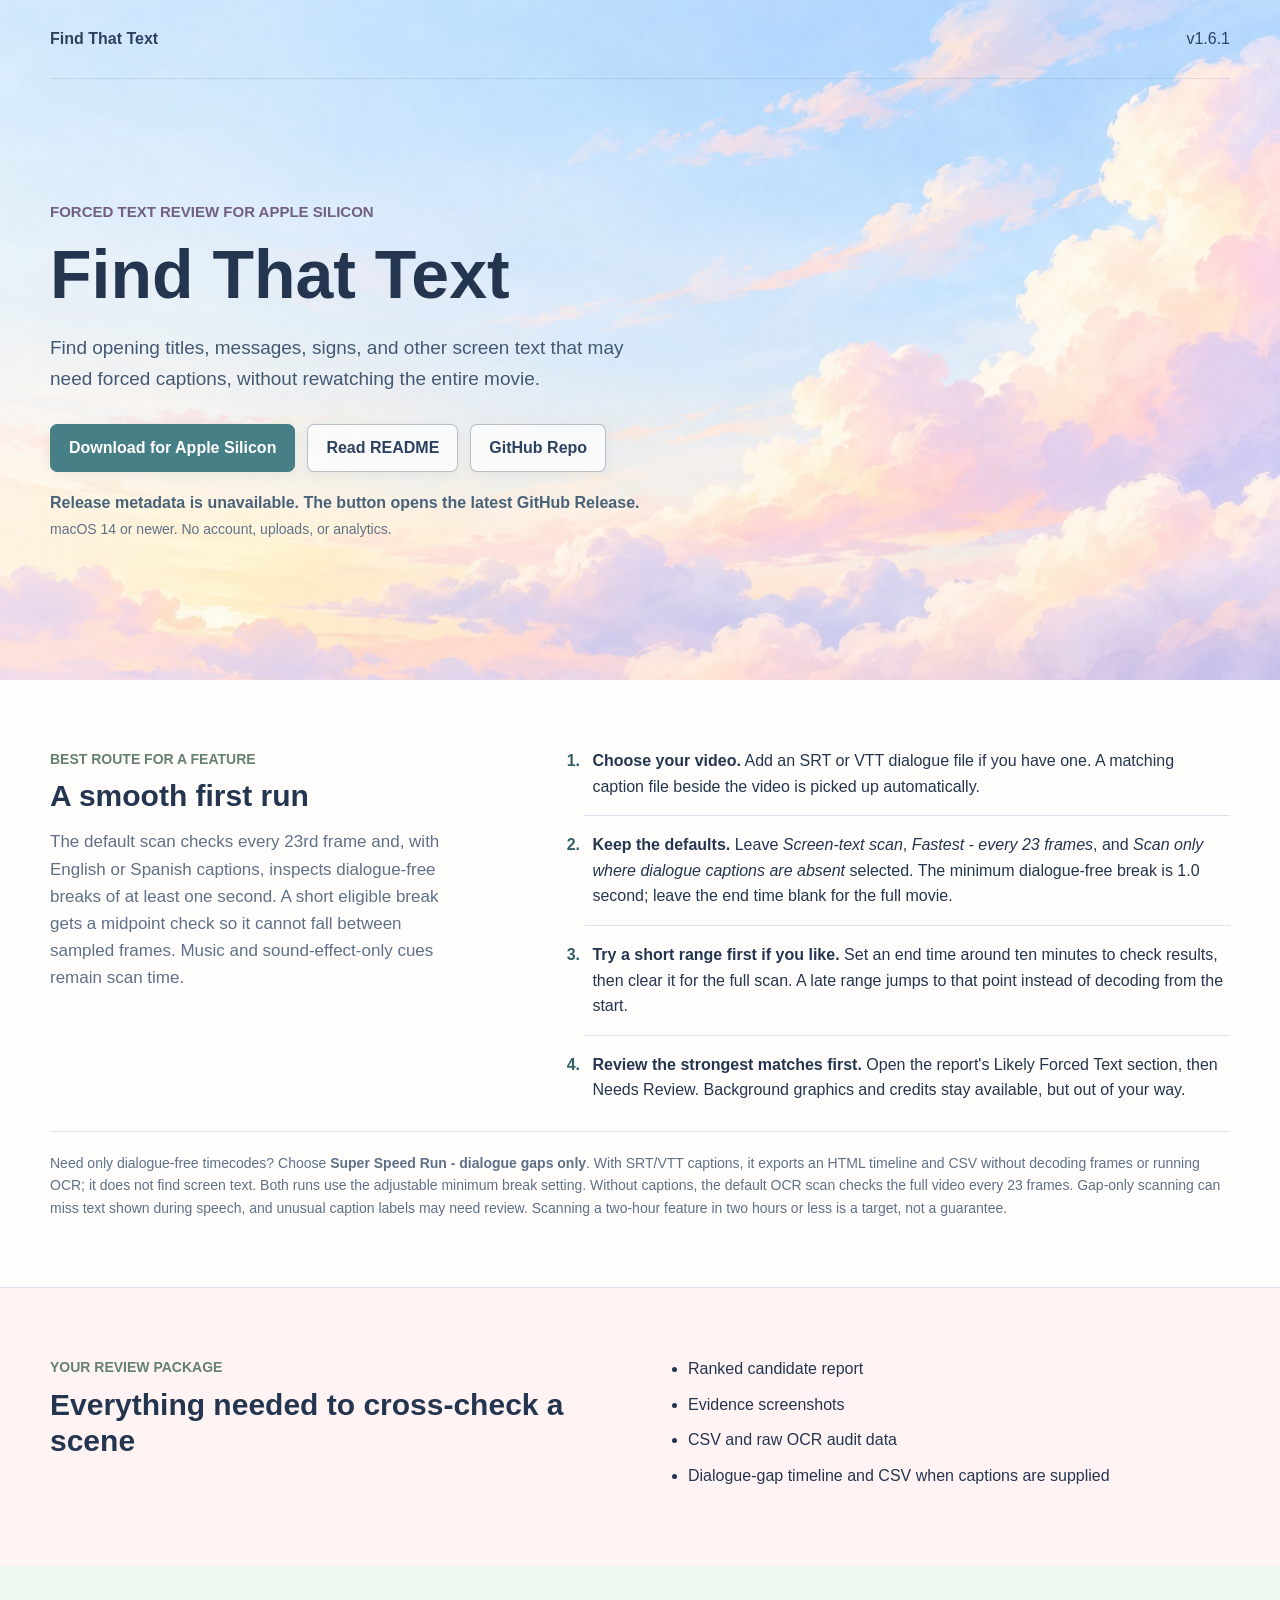
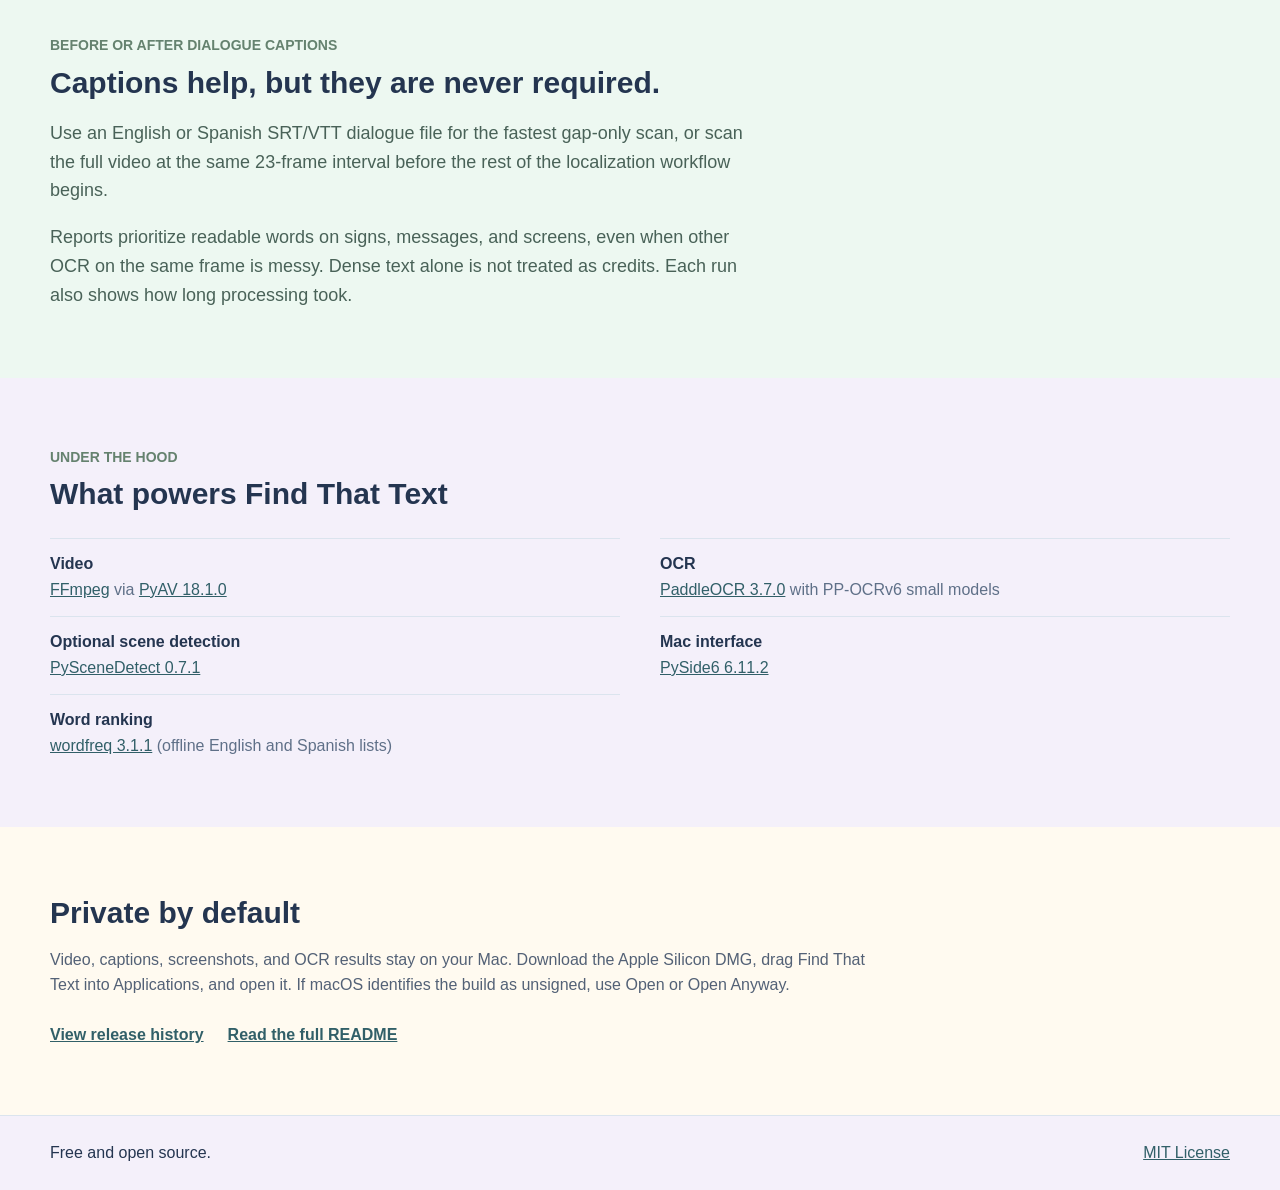
==== site/index.html @ 08cf0962 "Cover short eligible dialogue gaps" ====
<!doctype html>
<html lang="en" data-repo="Find-That-Text" data-owner="MichaelBrandonFalk">
<head>
  <meta charset="utf-8">
  <meta name="viewport" content="width=device-width, initial-scale=1">
  <title>Find That Text</title>
  <link rel="icon" href="assets/icon.svg" type="image/svg+xml">
  <link rel="stylesheet" href="styles.css">
</head>
<body>
  <header class="hero">
    <nav>
      <strong>Find That Text</strong>
      <span>v1.6.1</span>
    </nav>
    <section class="hero-content">
      <p class="kicker">Forced text review for Apple Silicon</p>
      <h1>Find That Text</h1>
      <p class="summary">Find opening titles, messages, signs, and other screen text that may need forced captions, without rewatching the entire movie.</p>
      <div class="actions">
        <a id="download" class="button primary" href="https://github.com/MichaelBrandonFalk/Find-That-Text/releases/latest">Download for Apple Silicon</a>
        <a id="readme" class="button" href="https://github.com/MichaelBrandonFalk/Find-That-Text#readme">Read README</a>
        <a id="source" class="button" href="https://github.com/MichaelBrandonFalk/Find-That-Text">GitHub Repo</a>
      </div>
      <p id="download-status" class="status">Latest release lookup will use GitHub Releases when published.</p>
      <p class="compatibility">macOS 14 or newer. No account, uploads, or analytics.</p>
    </section>
  </header>
  <main>
    <section class="workflow">
      <div class="workflow-intro">
        <p class="section-label">Best route for a feature</p>
        <h2>A smooth first run</h2>
        <p>The default scan checks every 23rd frame and, with English or Spanish captions, inspects dialogue-free breaks of at least one second. A short eligible break gets a midpoint check so it cannot fall between sampled frames. Music and sound-effect-only cues remain scan time.</p>
      </div>
      <ol class="workflow-steps">
        <li><strong>Choose your video.</strong> Add an SRT or VTT dialogue file if you have one. A matching caption file beside the video is picked up automatically.</li>
        <li><strong>Keep the defaults.</strong> Leave <em>Screen-text scan</em>, <em>Fastest - every 23 frames</em>, and <em>Scan only where dialogue captions are absent</em> selected. The minimum dialogue-free break is 1.0 second; leave the end time blank for the full movie.</li>
        <li><strong>Try a short range first if you like.</strong> Set an end time around ten minutes to check results, then clear it for the full scan. A late range jumps to that point instead of decoding from the start.</li>
        <li><strong>Review the strongest matches first.</strong> Open the report's Likely Forced Text section, then Needs Review. Background graphics and credits stay available, but out of your way.</li>
      </ol>
      <p class="workflow-note">Need only dialogue-free timecodes? Choose <strong>Super Speed Run - dialogue gaps only</strong>. With SRT/VTT captions, it exports an HTML timeline and CSV without decoding frames or running OCR; it does not find screen text. Both runs use the adjustable minimum break setting. Without captions, the default OCR scan checks the full video every 23 frames. Gap-only scanning can miss text shown during speech, and unusual caption labels may need review. Scanning a two-hour feature in two hours or less is a target, not a guarantee.</p>
    </section>
    <section class="outputs">
      <div>
        <p class="section-label">Your review package</p>
        <h2>Everything needed to cross-check a scene</h2>
      </div>
      <ul>
        <li>Ranked candidate report</li>
        <li>Evidence screenshots</li>
        <li>CSV and raw OCR audit data</li>
        <li>Dialogue-gap timeline and CSV when captions are supplied</li>
      </ul>
    </section>
    <section class="privacy">
      <p class="section-label">Before or after dialogue captions</p>
      <h2>Captions help, but they are never required.</h2>
      <p>Use an English or Spanish SRT/VTT dialogue file for the fastest gap-only scan, or scan the full video at the same 23-frame interval before the rest of the localization workflow begins.</p>
      <p>Reports prioritize readable words on signs, messages, and screens, even when other OCR on the same frame is messy. Dense text alone is not treated as credits. Each run also shows how long processing took.</p>
    </section>
    <section class="technology">
      <p class="section-label">Under the hood</p>
      <h2>What powers Find That Text</h2>
      <ul class="technology-list">
        <li><strong>Video</strong><a href="https://ffmpeg.org/">FFmpeg</a> via <a href="https://github.com/PyAV-Org/PyAV">PyAV 18.1.0</a></li>
        <li><strong>OCR</strong><a href="https://github.com/PaddlePaddle/PaddleOCR">PaddleOCR 3.7.0</a> with PP-OCRv6 small models</li>
        <li><strong>Optional scene detection</strong><a href="https://github.com/Breakthrough/PySceneDetect">PySceneDetect 0.7.1</a></li>
        <li><strong>Mac interface</strong><a href="https://doc.qt.io/qtforpython-6/">PySide6 6.11.2</a></li>
        <li><strong>Word ranking</strong><a href="https://github.com/rspeer/wordfreq">wordfreq 3.1.1</a> (offline English and Spanish lists)</li>
      </ul>
    </section>
    <section class="install">
      <h2>Private by default</h2>
      <p>Video, captions, screenshots, and OCR results stay on your Mac. Download the Apple Silicon DMG, drag Find That Text into Applications, and open it. If macOS identifies the build as unsigned, use Open or Open Anyway.</p>
      <div class="text-links">
        <a id="releases" href="https://github.com/MichaelBrandonFalk/Find-That-Text/releases">View release history</a>
        <a id="readme-inline" href="https://github.com/MichaelBrandonFalk/Find-That-Text#readme">Read the full README</a>
      </div>
    </section>
  </main>
  <footer>
    <span>Free and open source.</span>
    <a href="https://github.com/MichaelBrandonFalk/Find-That-Text/blob/main/LICENSE" id="license">MIT License</a>
  </footer>
  <script src="app.js"></script>
</body>
</html>
---- site/styles.css ----
:root {
  color-scheme: light;
  --ink: #243550;
  --muted: #5f7088;
  --line: #dbe4ee;
  --accent: #477f87;
  --accent-strong: #315f68;
  --sky: #eaf5ff;
  --blush: #fff3f4;
  --mint: #edf8f1;
  --lavender: #f4f0fa;
  --cream: #fffaf0;
  --panel: #fffefd;
}

* {
  box-sizing: border-box;
}

body {
  margin: 0;
  font-family: -apple-system, BlinkMacSystemFont, "Segoe UI", sans-serif;
  color: var(--ink);
  background: var(--panel);
  line-height: 1.6;
}

.hero {
  height: min(680px, 82vh);
  min-height: 560px;
  padding: 0 28px;
  color: var(--ink);
  background: var(--sky) url("assets/pastel-clouds-hero.jpg") center / cover no-repeat;
  display: flex;
  flex-direction: column;
}

nav {
  width: min(1180px, 100%);
  margin: 0 auto;
  padding: 26px 0;
  display: flex;
  justify-content: space-between;
  align-items: center;
  gap: 18px;
  border-bottom: 1px solid rgba(66, 92, 124, 0.14);
  color: #2d4260;
}

.hero-content {
  width: min(1180px, 100%);
  margin: auto;
  padding: 72px 0 90px;
}

.kicker {
  margin: 0 0 16px;
  color: #725f82;
  font-weight: 700;
  font-size: 15px;
  text-transform: uppercase;
  letter-spacing: 0;
}

h1 {
  margin: 0;
  max-width: 690px;
  font-size: 68px;
  line-height: 1.02;
  letter-spacing: 0;
  color: #243550;
}

h2 {
  margin: 0 0 14px;
  font-size: 30px;
  letter-spacing: 0;
  line-height: 1.2;
}

.summary {
  max-width: 580px;
  margin: 24px 0 30px;
  font-size: 19px;
  color: #435873;
}

.actions {
  display: flex;
  flex-wrap: wrap;
  gap: 12px;
}

.button {
  display: inline-flex;
  align-items: center;
  justify-content: center;
  min-height: 46px;
  padding: 10px 18px;
  border: 1px solid rgba(52, 77, 104, 0.34);
  border-radius: 7px;
  color: #2d4260;
  background: rgba(255, 255, 255, 0.68);
  text-decoration: none;
  font-weight: 700;
  box-shadow: 0 3px 12px rgba(78, 104, 134, 0.08);
}

.button.primary {
  border-color: var(--accent);
  background: var(--accent);
  color: white;
}

.button.primary:hover {
  background: var(--accent-strong);
}

.status {
  margin: 18px 0 0;
  color: #486279;
  font-weight: 650;
}

.compatibility {
  margin: 3px 0 0;
  color: var(--muted);
  font-size: 14px;
}

main {
  background: var(--panel);
}

.workflow,
.outputs,
.privacy,
.technology,
.install {
  padding: 68px max(28px, calc((100vw - 1180px) / 2));
}

.workflow {
  display: grid;
  grid-template-columns: minmax(240px, 0.9fr) minmax(0, 1.4fr);
  column-gap: 80px;
  row-gap: 28px;
  border-bottom: 1px solid var(--line);
  background: var(--panel);
}

.workflow-intro > p:last-child {
  max-width: 400px;
  margin: 0;
  color: var(--muted);
  font-size: 17px;
}

.workflow-steps {
  margin: 0;
  padding-left: 24px;
}

.workflow-steps li {
  padding: 0 0 16px 8px;
  margin-bottom: 16px;
  border-bottom: 1px solid var(--line);
}

.workflow-steps li:last-child {
  margin-bottom: 0;
  padding-bottom: 0;
  border-bottom: 0;
}

.workflow-steps li::marker {
  color: var(--accent-strong);
  font-weight: 750;
}

.workflow-steps strong {
  color: var(--ink);
}

.workflow-note {
  grid-column: 1 / -1;
  margin: 0;
  padding-top: 20px;
  border-top: 1px solid var(--line);
  color: var(--muted);
  font-size: 14px;
}

.outputs {
  display: grid;
  grid-template-columns: minmax(240px, 1fr) minmax(0, 1fr);
  gap: 48px;
  background: var(--blush);
}

.outputs ul {
  margin: 0;
  padding-left: 24px;
}

.outputs li {
  margin: 0 0 10px;
}

.privacy {
  background: var(--mint);
}

.privacy p:not(.section-label) {
  max-width: 700px;
  margin-bottom: 0;
  font-size: 18px;
  color: #496258;
}

.section-label {
  margin: 0 0 8px;
  color: #65826f;
  font-size: 14px;
  font-weight: 750;
  text-transform: uppercase;
  letter-spacing: 0;
}

.technology {
  background: var(--lavender);
}

.technology-list {
  display: grid;
  grid-template-columns: repeat(2, minmax(0, 1fr));
  gap: 14px 40px;
  list-style: none;
  margin: 26px 0 0;
  padding: 0;
}

.technology-list li {
  border-top: 1px solid var(--line);
  padding-top: 12px;
  color: var(--muted);
}

.technology-list strong {
  display: block;
  color: var(--ink);
}

.install {
  background: var(--cream);
}

.install > p {
  max-width: 820px;
  color: #536176;
}

.text-links {
  display: flex;
  flex-wrap: wrap;
  gap: 24px;
  margin-top: 24px;
  font-weight: 700;
}

footer {
  display: flex;
  justify-content: space-between;
  gap: 18px;
  padding: 24px max(28px, calc((100vw - 1180px) / 2));
  border-top: 1px solid var(--line);
  background: var(--lavender);
}

footer a,
main a {
  color: var(--accent-strong);
}

@media (max-width: 720px) {
  .hero {
    height: min(640px, 88vh);
    min-height: 560px;
    padding: 0 20px;
    background-position: 62% center;
  }

  nav {
    padding: 20px 0;
  }

  .hero-content {
    padding: 56px 0 72px;
  }

  h1 {
    max-width: 520px;
    font-size: 46px;
  }

  .summary {
    max-width: 500px;
    font-size: 18px;
  }

  .button {
    width: 100%;
  }

  .workflow,
  .outputs,
  .privacy,
  .technology,
  .install {
    padding: 52px 24px;
  }

  .workflow,
  .outputs {
    grid-template-columns: 1fr;
    gap: 30px;
  }

  .technology-list {
    grid-template-columns: 1fr;
  }

  footer {
    padding: 22px 24px;
  }
}

@media (max-width: 420px) {
  .hero {
    height: auto;
    min-height: 560px;
  }

  nav {
    font-size: 14px;
  }

  h1 {
    font-size: 40px;
  }

  .kicker {
    font-size: 13px;
  }
}
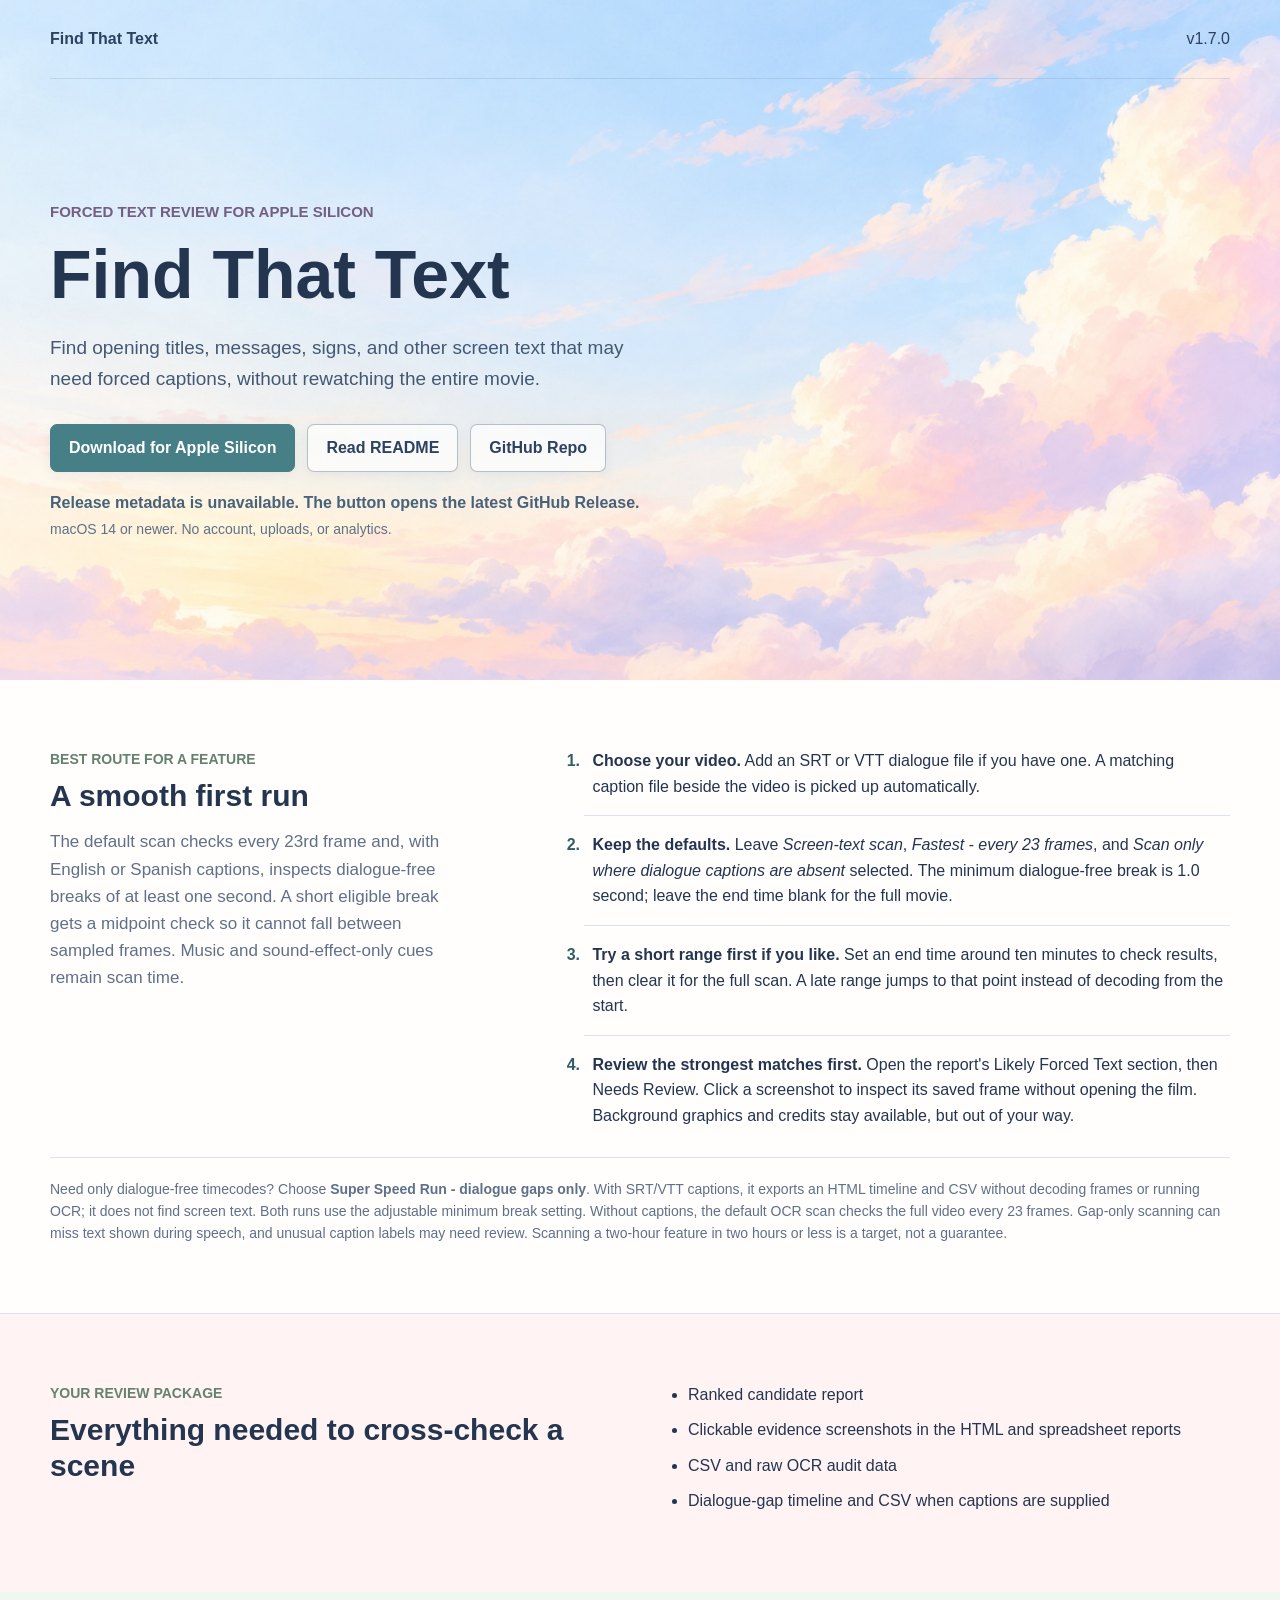
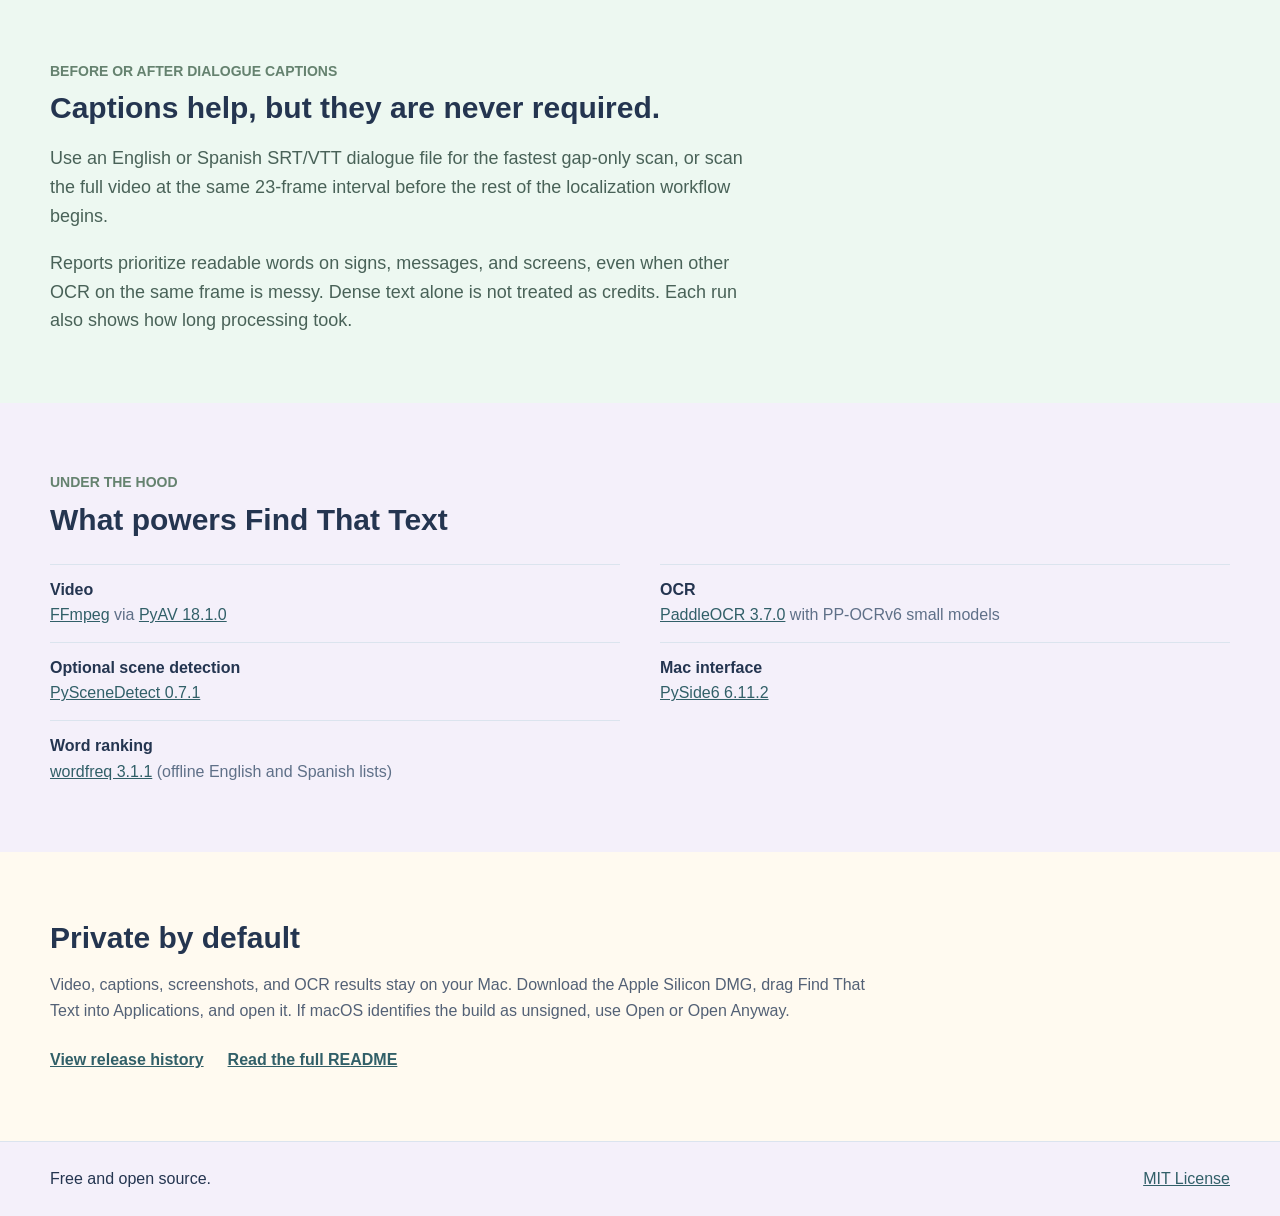
==== commit 5ea8c2ec: "Add linked screenshot spreadsheet report" ====
--- a/site/index.html
+++ b/site/index.html
@@ -11,7 +11,7 @@
   <header class="hero">
     <nav>
       <strong>Find That Text</strong>
-      <span>v1.6.1</span>
+        <span>v1.7.0</span>
     </nav>
     <section class="hero-content">
       <p class="kicker">Forced text review for Apple Silicon</p>
@@ -37,7 +37,7 @@
         <li><strong>Choose your video.</strong> Add an SRT or VTT dialogue file if you have one. A matching caption file beside the video is picked up automatically.</li>
         <li><strong>Keep the defaults.</strong> Leave <em>Screen-text scan</em>, <em>Fastest - every 23 frames</em>, and <em>Scan only where dialogue captions are absent</em> selected. The minimum dialogue-free break is 1.0 second; leave the end time blank for the full movie.</li>
         <li><strong>Try a short range first if you like.</strong> Set an end time around ten minutes to check results, then clear it for the full scan. A late range jumps to that point instead of decoding from the start.</li>
-        <li><strong>Review the strongest matches first.</strong> Open the report's Likely Forced Text section, then Needs Review. Background graphics and credits stay available, but out of your way.</li>
+        <li><strong>Review the strongest matches first.</strong> Open the report's Likely Forced Text section, then Needs Review. Click a screenshot to inspect its saved frame without opening the film. Background graphics and credits stay available, but out of your way.</li>
       </ol>
       <p class="workflow-note">Need only dialogue-free timecodes? Choose <strong>Super Speed Run - dialogue gaps only</strong>. With SRT/VTT captions, it exports an HTML timeline and CSV without decoding frames or running OCR; it does not find screen text. Both runs use the adjustable minimum break setting. Without captions, the default OCR scan checks the full video every 23 frames. Gap-only scanning can miss text shown during speech, and unusual caption labels may need review. Scanning a two-hour feature in two hours or less is a target, not a guarantee.</p>
     </section>
@@ -48,7 +48,7 @@
       </div>
       <ul>
         <li>Ranked candidate report</li>
-        <li>Evidence screenshots</li>
+        <li>Clickable evidence screenshots in the HTML and spreadsheet reports</li>
         <li>CSV and raw OCR audit data</li>
         <li>Dialogue-gap timeline and CSV when captions are supplied</li>
       </ul>
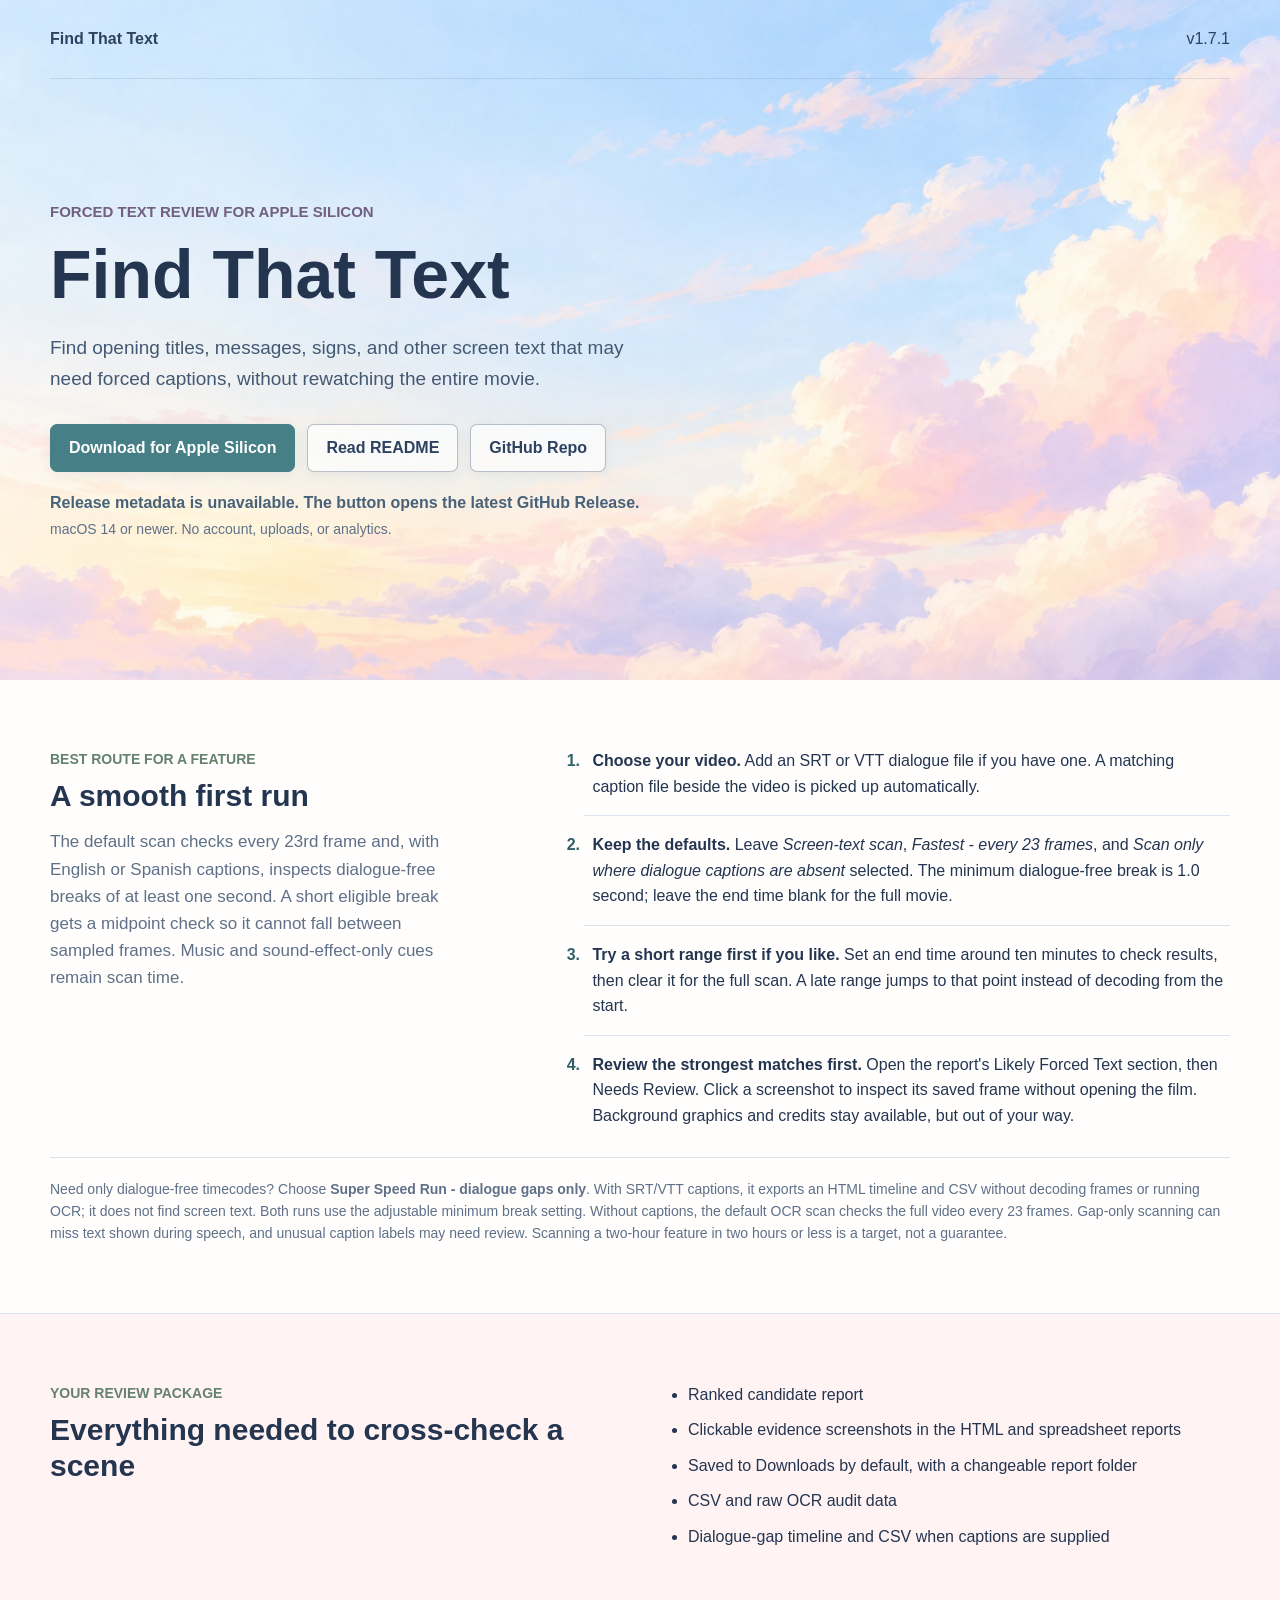
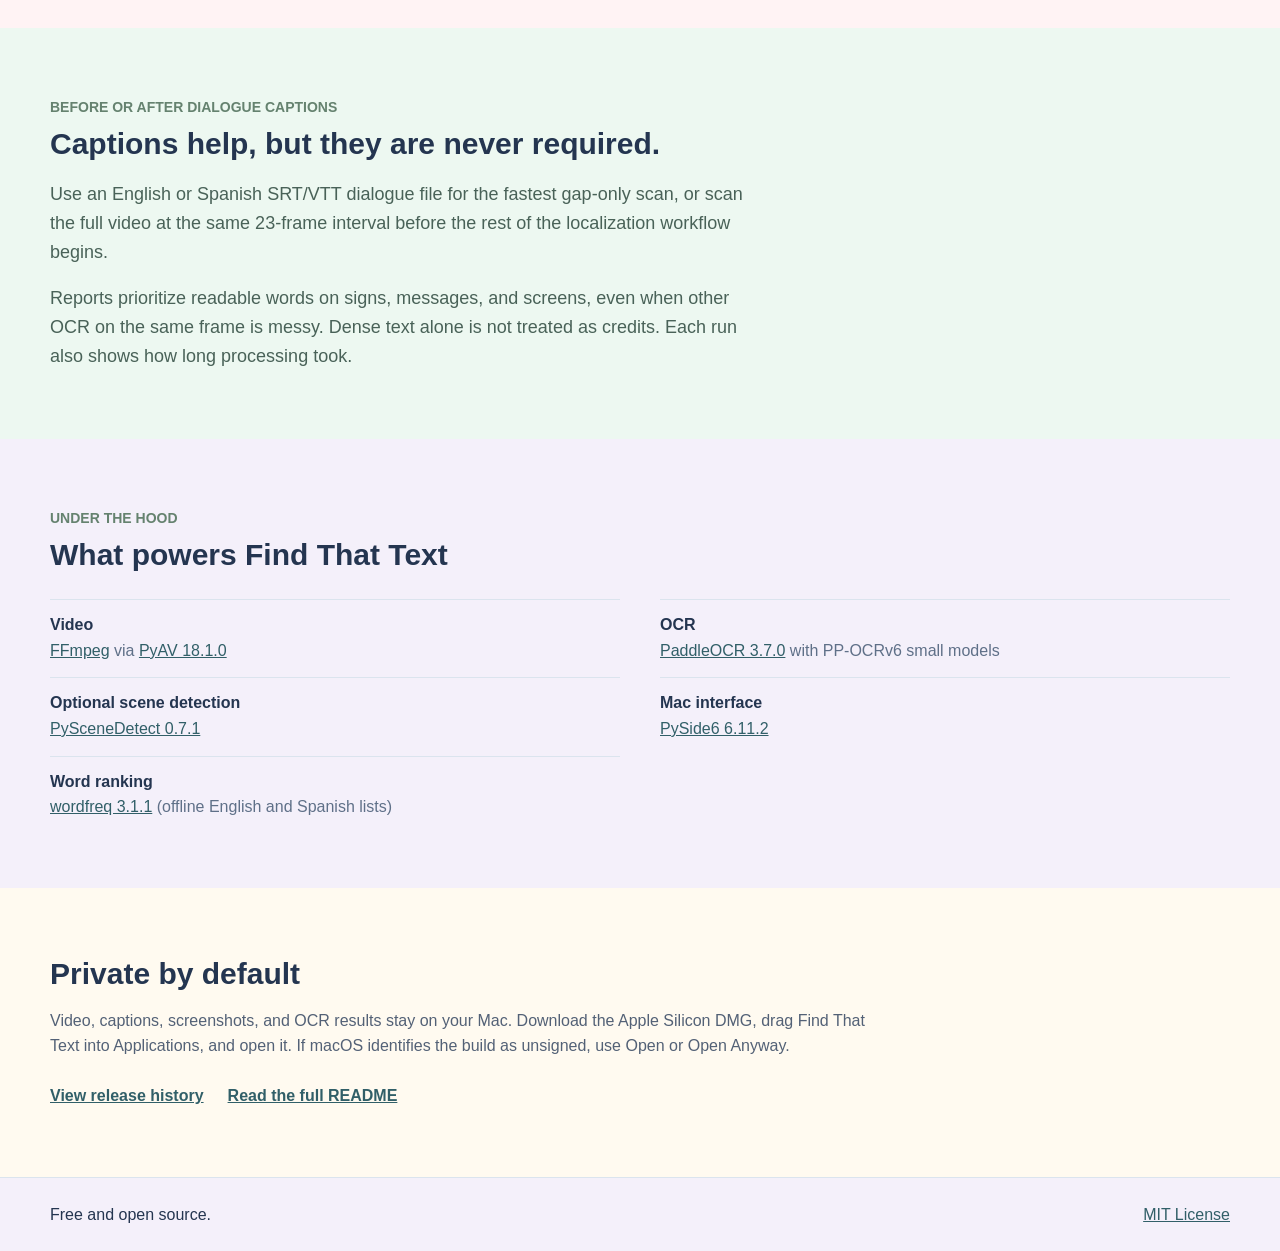
==== commit e8f83ab0: "Default report output to Downloads" ====
--- a/site/index.html
+++ b/site/index.html
@@ -11,7 +11,7 @@
   <header class="hero">
     <nav>
       <strong>Find That Text</strong>
-        <span>v1.7.0</span>
+        <span>v1.7.1</span>
     </nav>
     <section class="hero-content">
       <p class="kicker">Forced text review for Apple Silicon</p>
@@ -49,6 +49,7 @@
       <ul>
         <li>Ranked candidate report</li>
         <li>Clickable evidence screenshots in the HTML and spreadsheet reports</li>
+        <li>Saved to Downloads by default, with a changeable report folder</li>
         <li>CSV and raw OCR audit data</li>
         <li>Dialogue-gap timeline and CSV when captions are supplied</li>
       </ul>
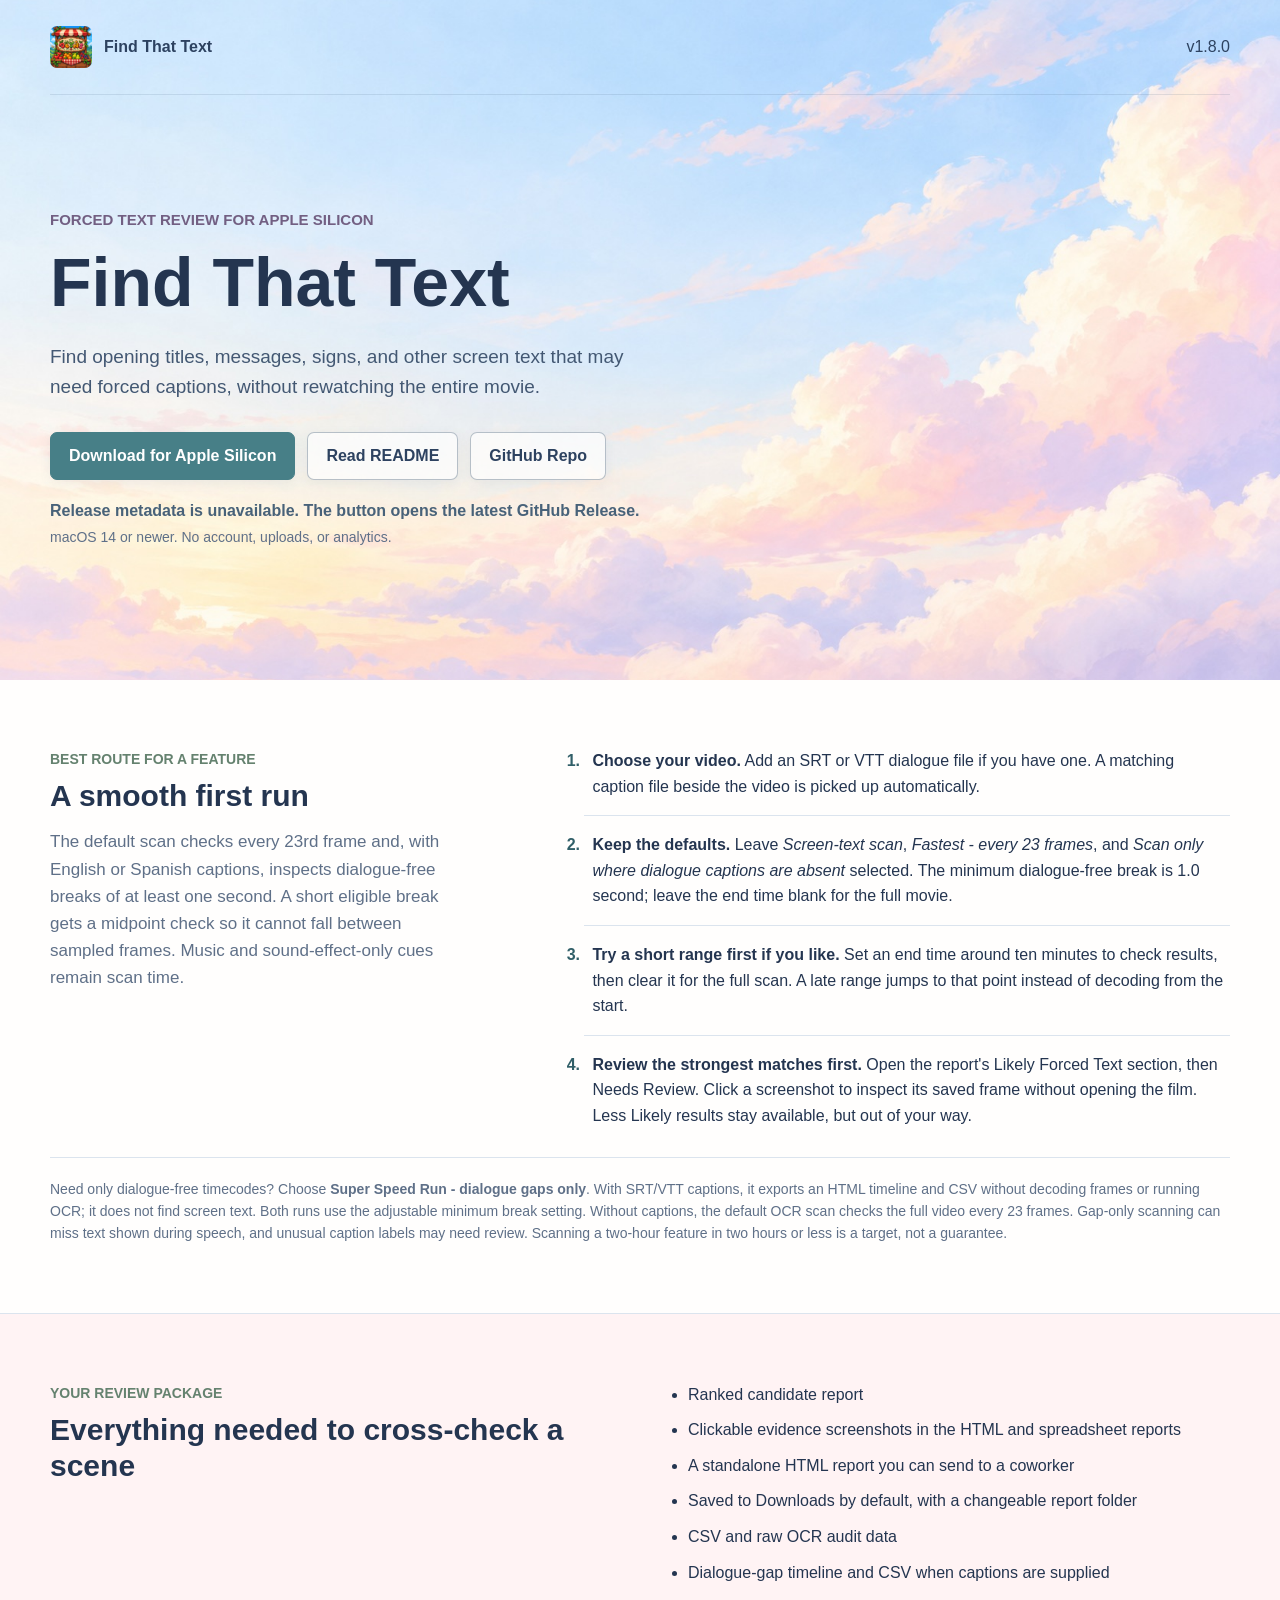
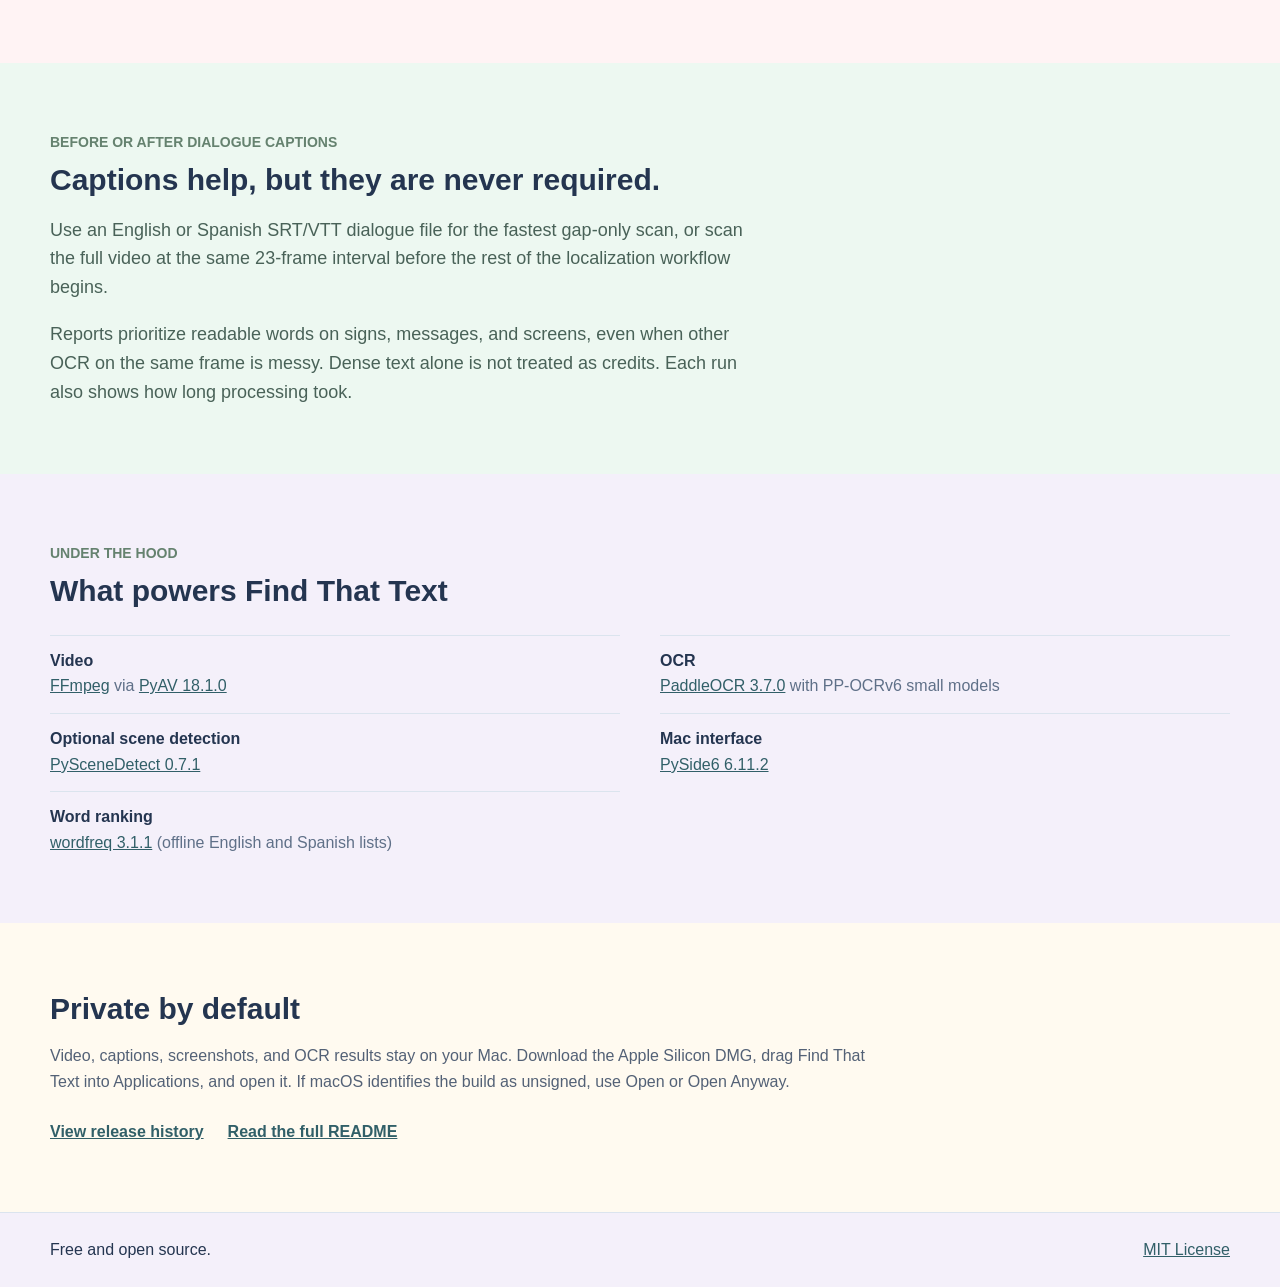
==== commit 46da8fe7: "Add branded icons and standalone report sharing" ====
--- a/site/index.html
+++ b/site/index.html
@@ -4,14 +4,16 @@
   <meta charset="utf-8">
   <meta name="viewport" content="width=device-width, initial-scale=1">
   <title>Find That Text</title>
-  <link rel="icon" href="assets/icon.svg" type="image/svg+xml">
+  <meta property="og:image" content="https://michaelbrandonfalk.github.io/Find-That-Text/assets/icon-512.png">
+  <link rel="icon" href="assets/favicon-32.png" sizes="32x32" type="image/png">
+  <link rel="apple-touch-icon" href="assets/apple-touch-icon.png">
   <link rel="stylesheet" href="styles.css">
 </head>
 <body>
   <header class="hero">
     <nav>
-      <strong>Find That Text</strong>
-        <span>v1.7.1</span>
+      <strong class="brand"><img src="assets/icon-192.png" alt="" width="42" height="42">Find That Text</strong>
+      <span>v1.8.0</span>
     </nav>
     <section class="hero-content">
       <p class="kicker">Forced text review for Apple Silicon</p>
@@ -37,7 +39,7 @@
         <li><strong>Choose your video.</strong> Add an SRT or VTT dialogue file if you have one. A matching caption file beside the video is picked up automatically.</li>
         <li><strong>Keep the defaults.</strong> Leave <em>Screen-text scan</em>, <em>Fastest - every 23 frames</em>, and <em>Scan only where dialogue captions are absent</em> selected. The minimum dialogue-free break is 1.0 second; leave the end time blank for the full movie.</li>
         <li><strong>Try a short range first if you like.</strong> Set an end time around ten minutes to check results, then clear it for the full scan. A late range jumps to that point instead of decoding from the start.</li>
-        <li><strong>Review the strongest matches first.</strong> Open the report's Likely Forced Text section, then Needs Review. Click a screenshot to inspect its saved frame without opening the film. Background graphics and credits stay available, but out of your way.</li>
+        <li><strong>Review the strongest matches first.</strong> Open the report's Likely Forced Text section, then Needs Review. Click a screenshot to inspect its saved frame without opening the film. Less Likely results stay available, but out of your way.</li>
       </ol>
       <p class="workflow-note">Need only dialogue-free timecodes? Choose <strong>Super Speed Run - dialogue gaps only</strong>. With SRT/VTT captions, it exports an HTML timeline and CSV without decoding frames or running OCR; it does not find screen text. Both runs use the adjustable minimum break setting. Without captions, the default OCR scan checks the full video every 23 frames. Gap-only scanning can miss text shown during speech, and unusual caption labels may need review. Scanning a two-hour feature in two hours or less is a target, not a guarantee.</p>
     </section>
@@ -49,6 +51,7 @@
       <ul>
         <li>Ranked candidate report</li>
         <li>Clickable evidence screenshots in the HTML and spreadsheet reports</li>
+        <li>A standalone HTML report you can send to a coworker</li>
         <li>Saved to Downloads by default, with a changeable report folder</li>
         <li>CSV and raw OCR audit data</li>
         <li>Dialogue-gap timeline and CSV when captions are supplied</li>
--- a/site/styles.css
+++ b/site/styles.css
@@ -47,6 +47,19 @@
   color: #2d4260;
 }
 
+.brand {
+  display: inline-flex;
+  align-items: center;
+  gap: 12px;
+}
+
+.brand img {
+  width: 42px;
+  height: 42px;
+  object-fit: contain;
+  border-radius: 7px;
+}
+
 .hero-content {
   width: min(1180px, 100%);
   margin: auto;
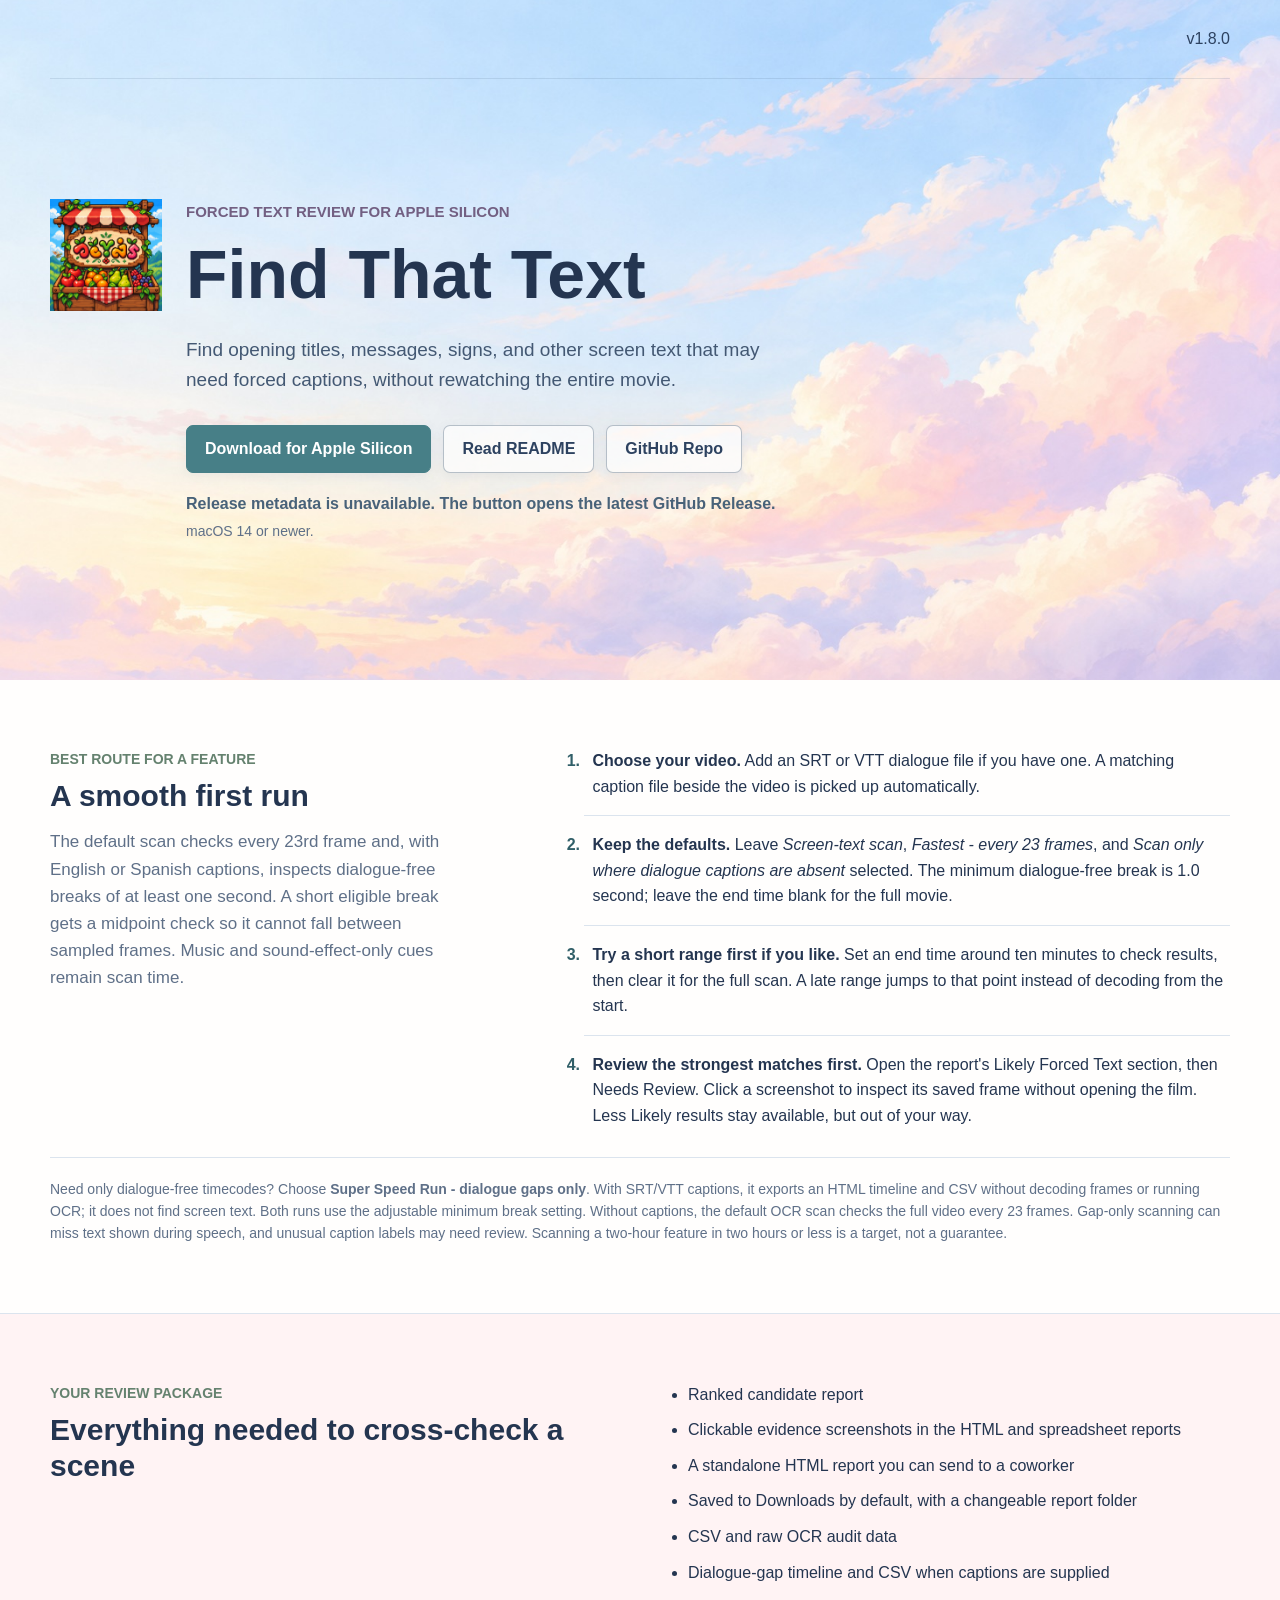
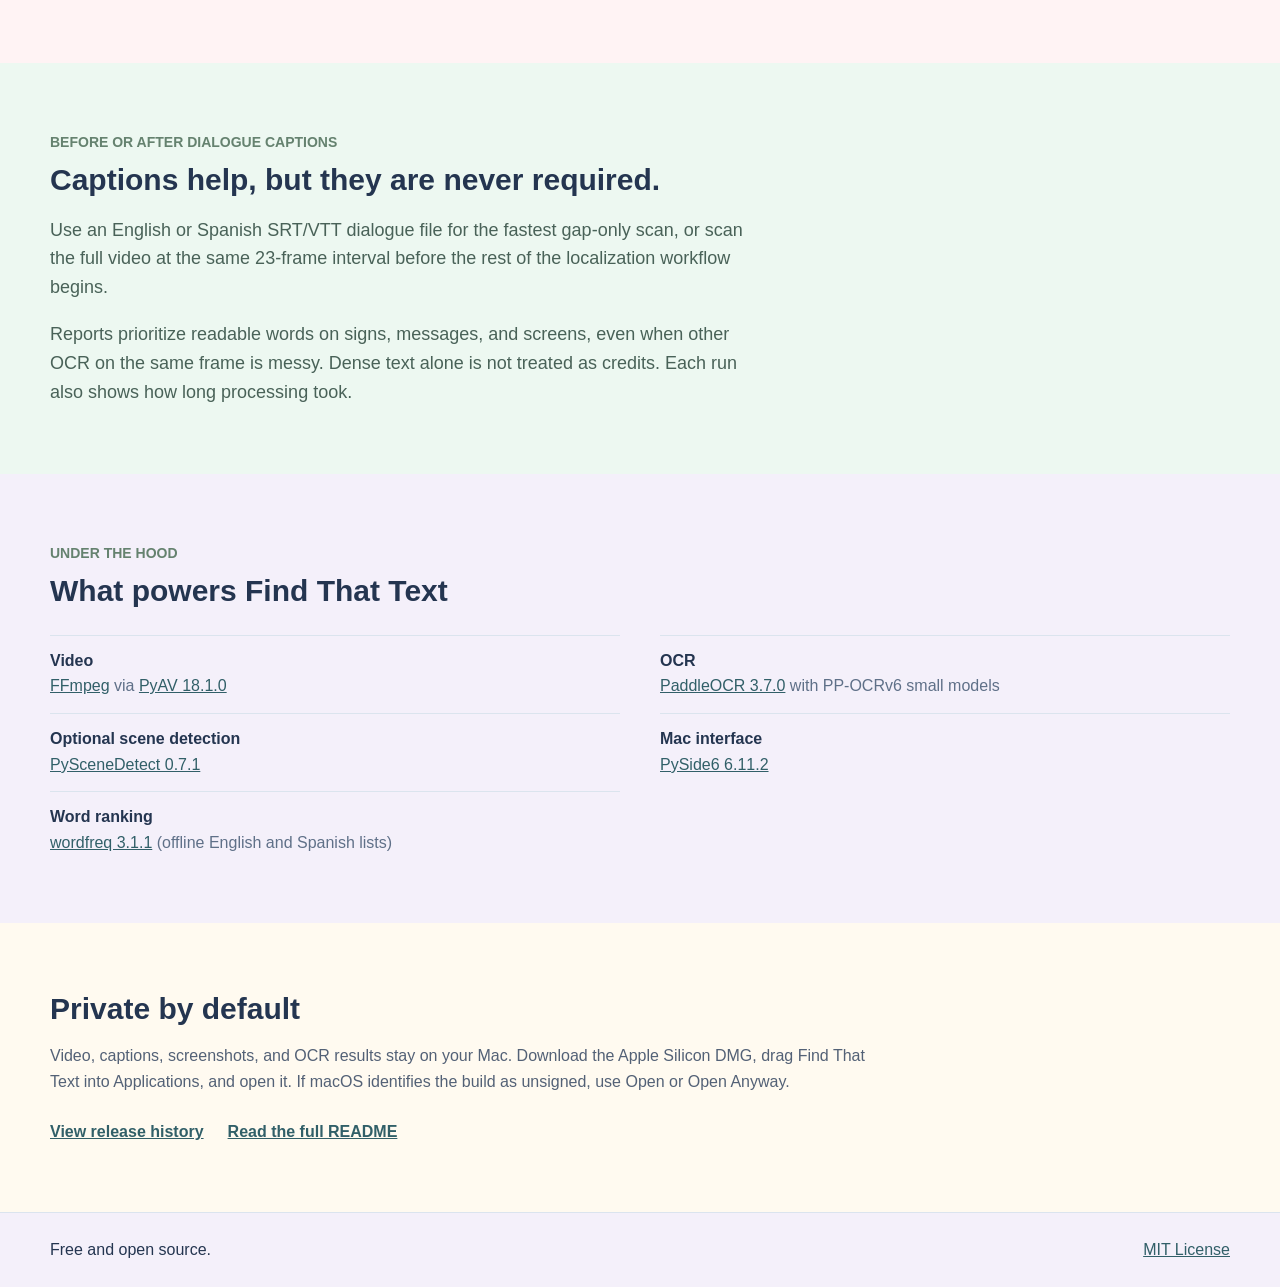
==== commit 67e846ab: "Simplify website hero branding" ====
--- a/site/index.html
+++ b/site/index.html
@@ -11,21 +11,27 @@
 </head>
 <body>
   <header class="hero">
-    <nav>
-      <strong class="brand"><img src="assets/icon-192.png" alt="" width="42" height="42">Find That Text</strong>
+    <div class="topbar">
       <span>v1.8.0</span>
-    </nav>
+    </div>
     <section class="hero-content">
-      <p class="kicker">Forced text review for Apple Silicon</p>
-      <h1>Find That Text</h1>
-      <p class="summary">Find opening titles, messages, signs, and other screen text that may need forced captions, without rewatching the entire movie.</p>
-      <div class="actions">
-        <a id="download" class="button primary" href="https://github.com/MichaelBrandonFalk/Find-That-Text/releases/latest">Download for Apple Silicon</a>
-        <a id="readme" class="button" href="https://github.com/MichaelBrandonFalk/Find-That-Text#readme">Read README</a>
-        <a id="source" class="button" href="https://github.com/MichaelBrandonFalk/Find-That-Text">GitHub Repo</a>
+      <div class="hero-heading">
+        <img class="hero-logo" src="assets/icon-512.png" alt="" width="112" height="112">
+        <div>
+          <p class="kicker">Forced text review for Apple Silicon</p>
+          <h1>Find That Text</h1>
+        </div>
       </div>
-      <p id="download-status" class="status">Latest release lookup will use GitHub Releases when published.</p>
-      <p class="compatibility">macOS 14 or newer. No account, uploads, or analytics.</p>
+      <div class="hero-details">
+        <p class="summary">Find opening titles, messages, signs, and other screen text that may need forced captions, without rewatching the entire movie.</p>
+        <div class="actions">
+          <a id="download" class="button primary" href="https://github.com/MichaelBrandonFalk/Find-That-Text/releases/latest">Download for Apple Silicon</a>
+          <a id="readme" class="button" href="https://github.com/MichaelBrandonFalk/Find-That-Text#readme">Read README</a>
+          <a id="source" class="button" href="https://github.com/MichaelBrandonFalk/Find-That-Text">GitHub Repo</a>
+        </div>
+        <p id="download-status" class="status">Latest release lookup will use GitHub Releases when published.</p>
+        <p class="compatibility">macOS 14 or newer.</p>
+      </div>
     </section>
   </header>
   <main>
--- a/site/styles.css
+++ b/site/styles.css
@@ -35,29 +35,32 @@
   flex-direction: column;
 }
 
-nav {
+.topbar {
   width: min(1180px, 100%);
   margin: 0 auto;
   padding: 26px 0;
   display: flex;
-  justify-content: space-between;
+  justify-content: flex-end;
   align-items: center;
-  gap: 18px;
   border-bottom: 1px solid rgba(66, 92, 124, 0.14);
   color: #2d4260;
 }
 
-.brand {
-  display: inline-flex;
+.hero-heading {
+  display: flex;
   align-items: center;
-  gap: 12px;
-}
-
-.brand img {
-  width: 42px;
-  height: 42px;
+  gap: 24px;
+}
+
+.hero-logo {
+  width: 112px;
+  height: 112px;
+  flex: none;
   object-fit: contain;
-  border-radius: 7px;
+}
+
+.hero-details {
+  margin-left: 136px;
 }
 
 .hero-content {
@@ -297,18 +300,31 @@
 
 @media (max-width: 720px) {
   .hero {
-    height: min(640px, 88vh);
+    height: auto;
     min-height: 560px;
     padding: 0 20px;
     background-position: 62% center;
   }
 
-  nav {
+  .topbar {
     padding: 20px 0;
   }
 
   .hero-content {
     padding: 56px 0 72px;
+  }
+
+  .hero-heading {
+    gap: 16px;
+  }
+
+  .hero-logo {
+    width: 88px;
+    height: 88px;
+  }
+
+  .hero-details {
+    margin-left: 0;
   }
 
   h1 {
@@ -354,8 +370,17 @@
     min-height: 560px;
   }
 
-  nav {
+  .topbar {
     font-size: 14px;
+  }
+
+  .hero-heading {
+    gap: 12px;
+  }
+
+  .hero-logo {
+    width: 68px;
+    height: 68px;
   }
 
   h1 {
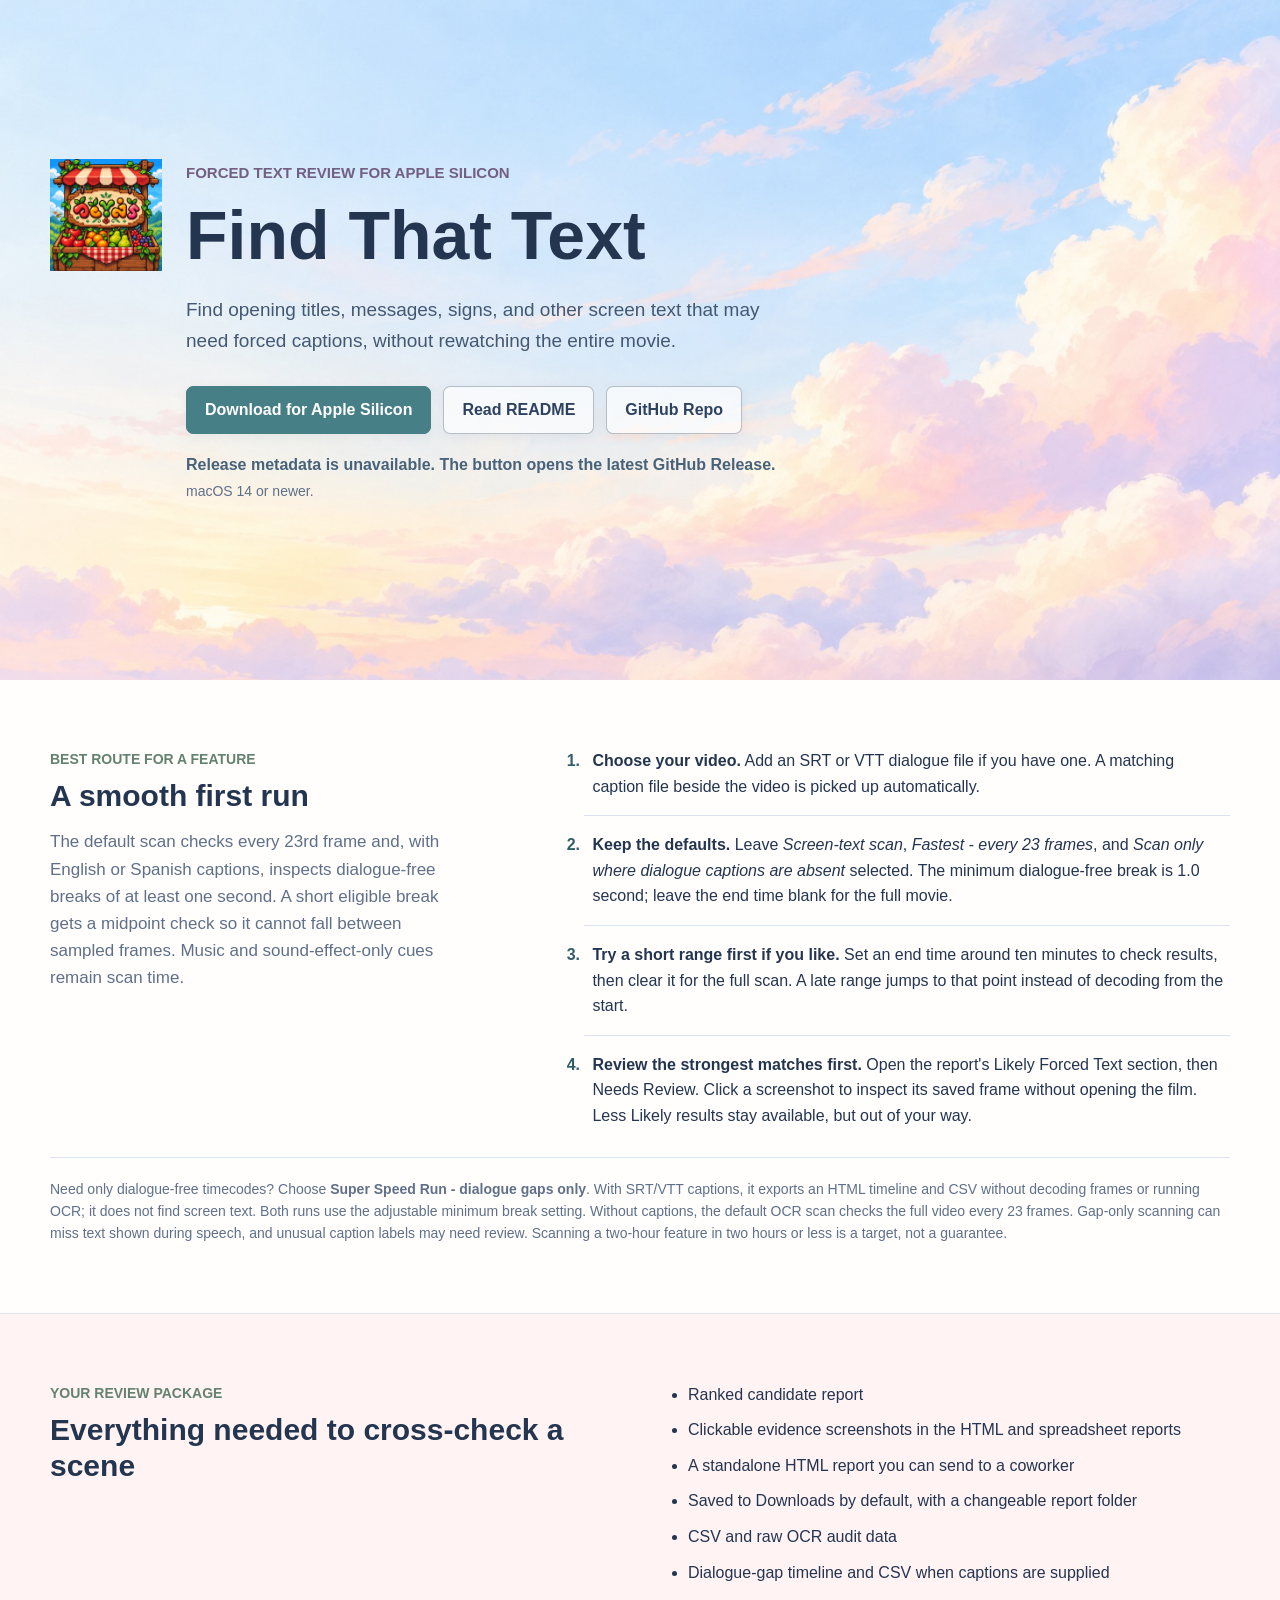
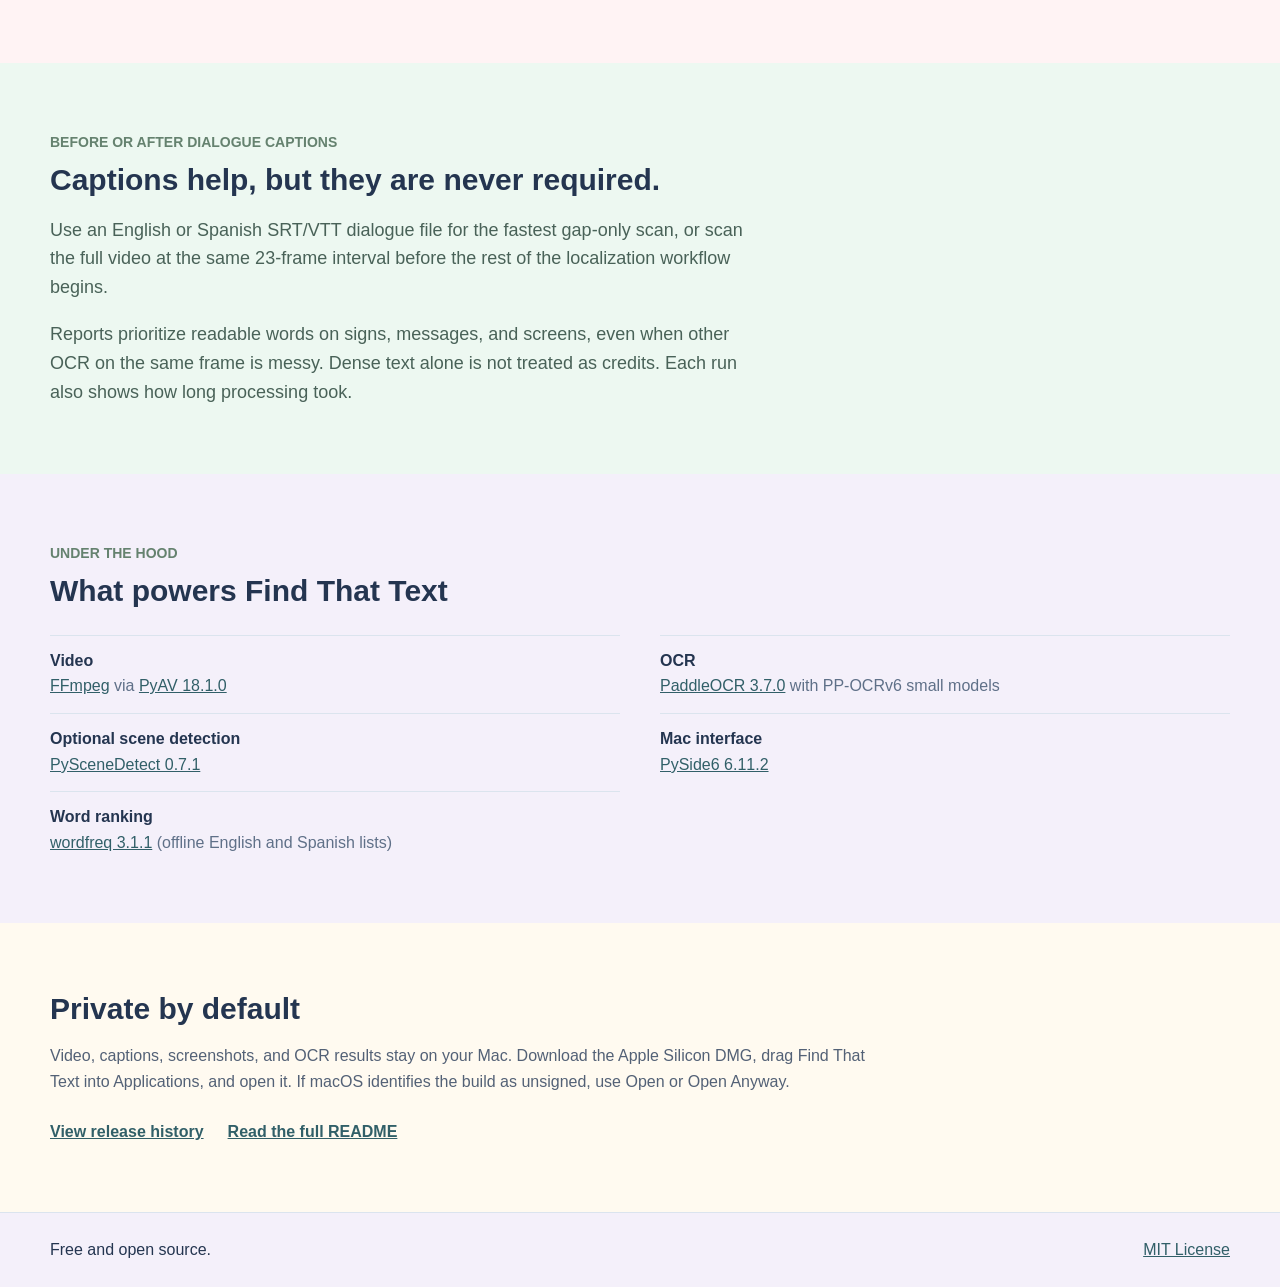
==== commit ec3222b3: "Remove website hero top bar" ====
--- a/site/index.html
+++ b/site/index.html
@@ -11,9 +11,6 @@
 </head>
 <body>
   <header class="hero">
-    <div class="topbar">
-      <span>v1.8.0</span>
-    </div>
     <section class="hero-content">
       <div class="hero-heading">
         <img class="hero-logo" src="assets/icon-512.png" alt="" width="112" height="112">
--- a/site/styles.css
+++ b/site/styles.css
@@ -35,17 +35,6 @@
   flex-direction: column;
 }
 
-.topbar {
-  width: min(1180px, 100%);
-  margin: 0 auto;
-  padding: 26px 0;
-  display: flex;
-  justify-content: flex-end;
-  align-items: center;
-  border-bottom: 1px solid rgba(66, 92, 124, 0.14);
-  color: #2d4260;
-}
-
 .hero-heading {
   display: flex;
   align-items: center;
@@ -306,10 +295,6 @@
     background-position: 62% center;
   }
 
-  .topbar {
-    padding: 20px 0;
-  }
-
   .hero-content {
     padding: 56px 0 72px;
   }
@@ -370,10 +355,6 @@
     min-height: 560px;
   }
 
-  .topbar {
-    font-size: 14px;
-  }
-
   .hero-heading {
     gap: 12px;
   }
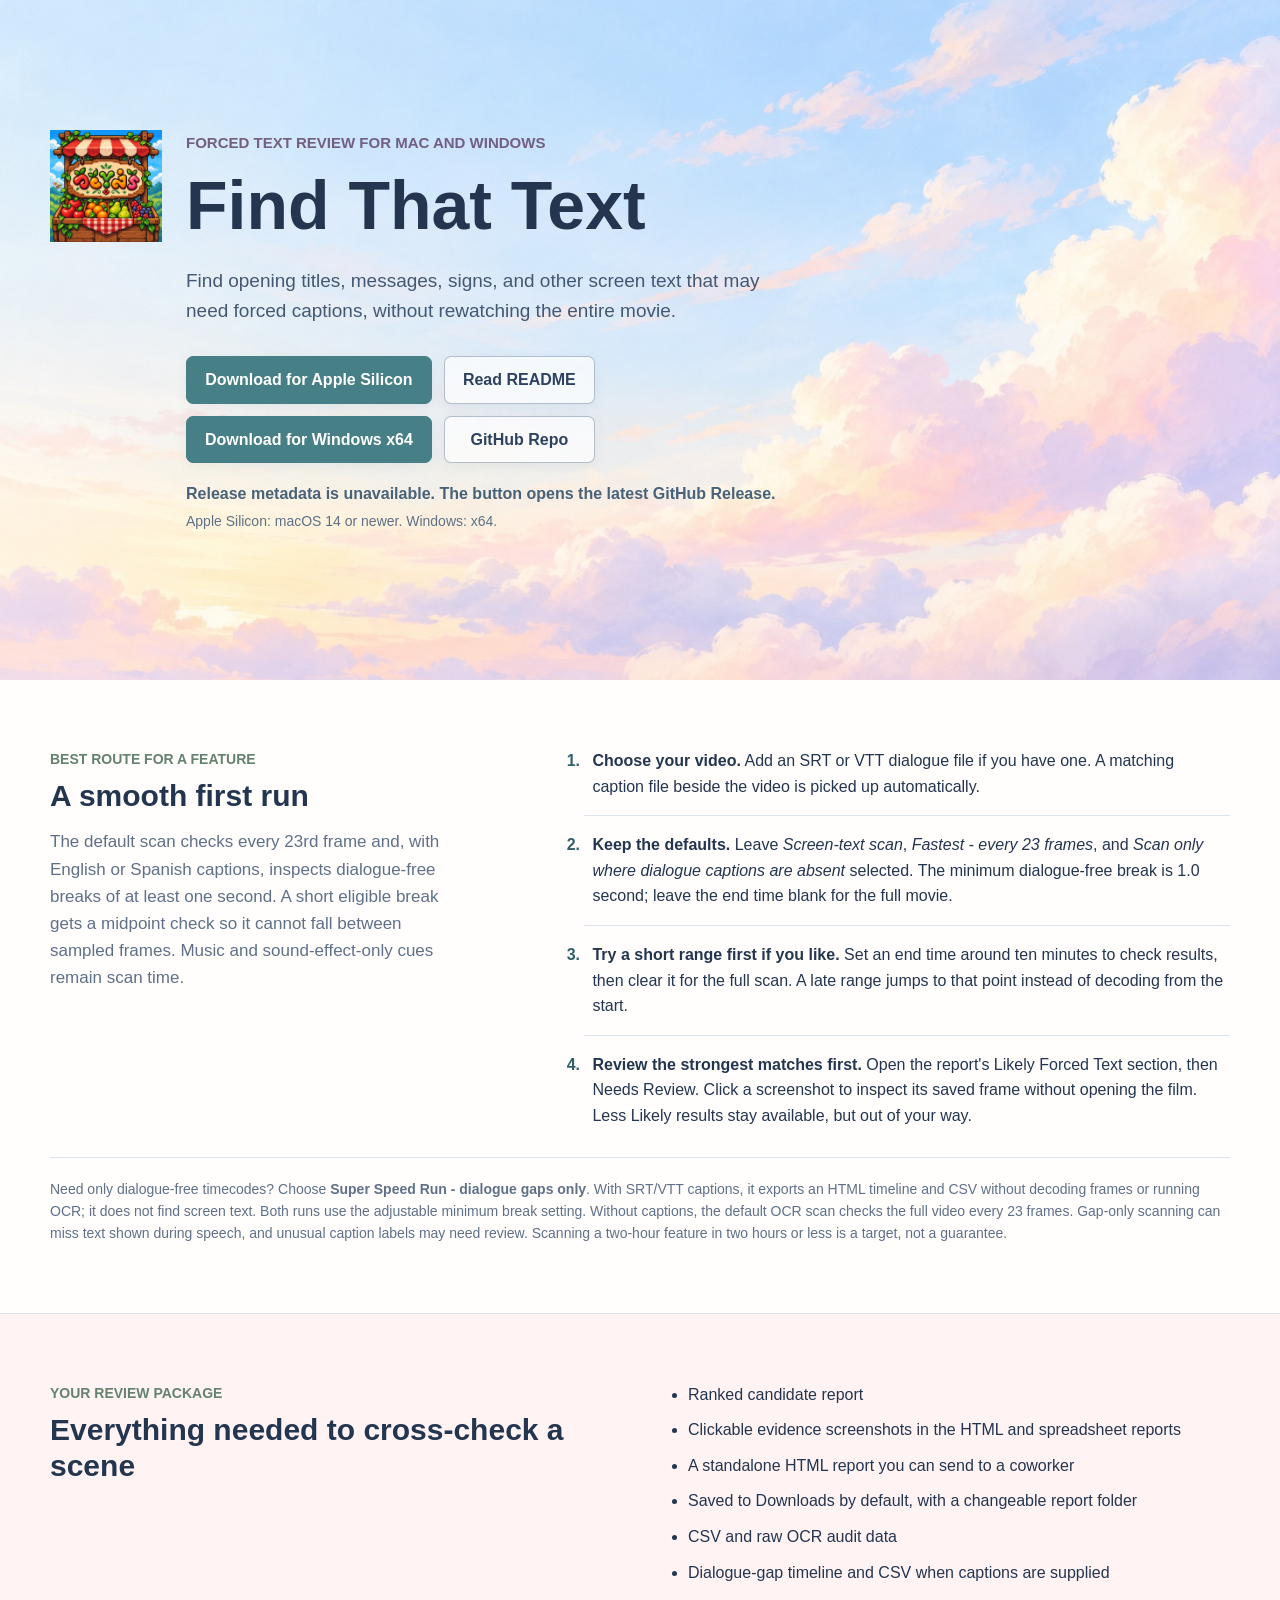
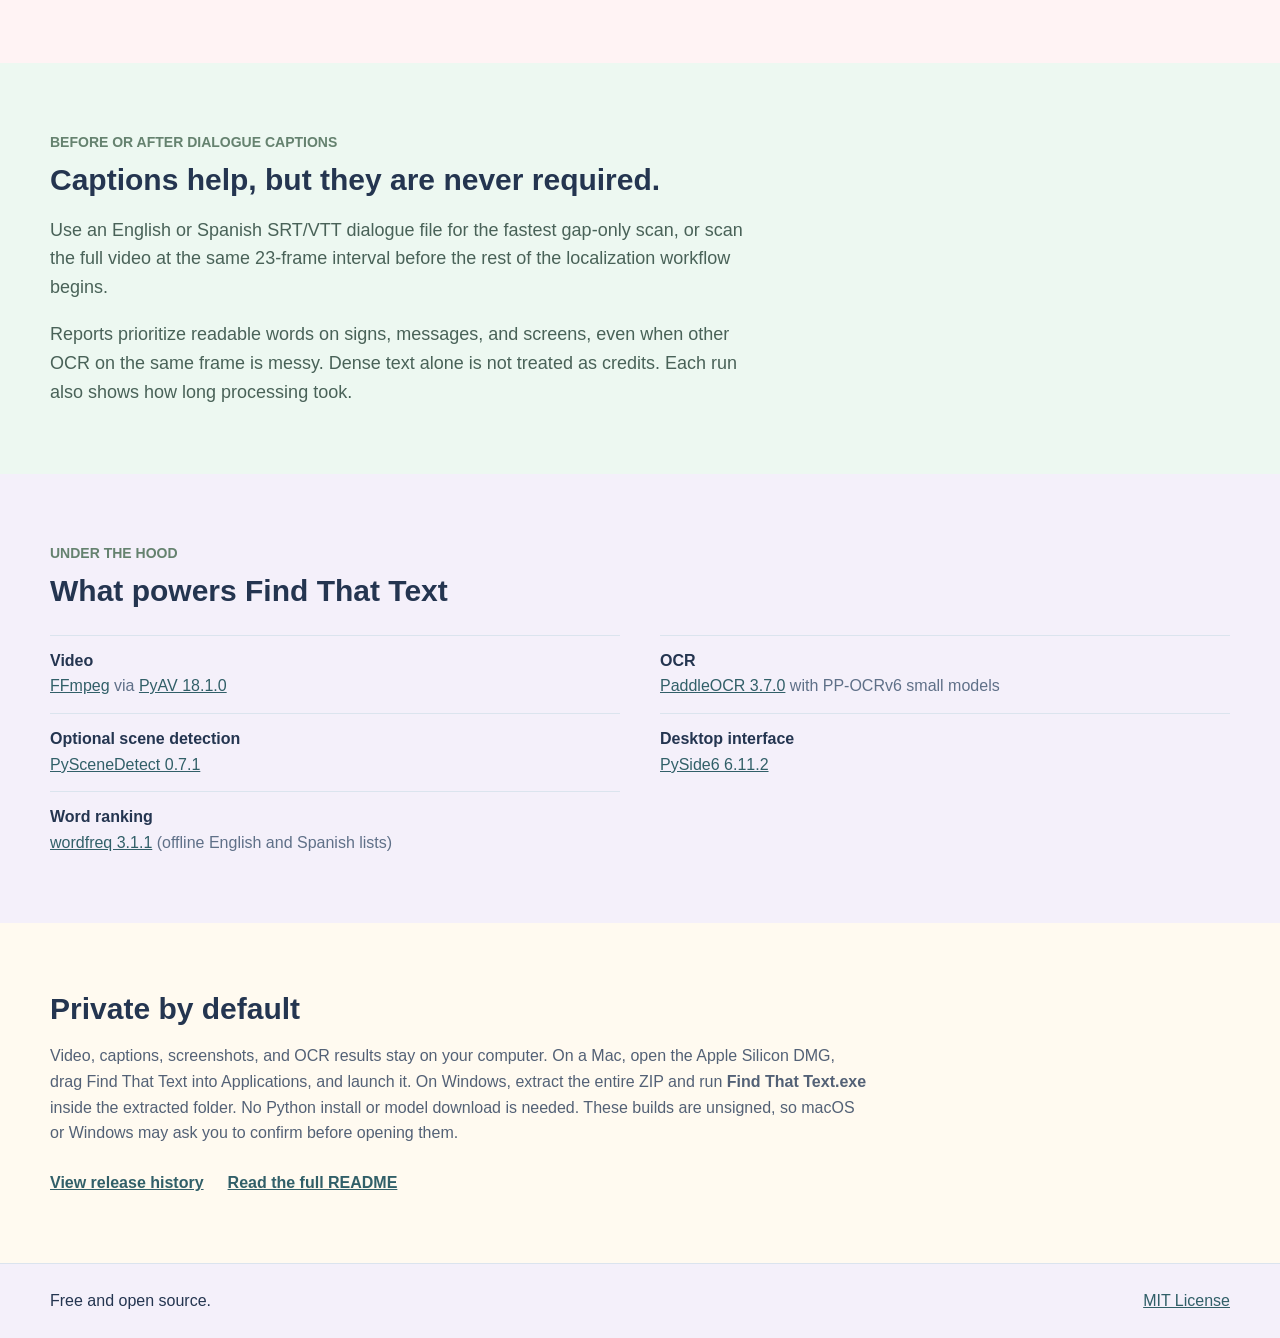
==== commit e9e76730: "Document Windows release and add download button" ====
--- a/site/index.html
+++ b/site/index.html
@@ -15,19 +15,24 @@
       <div class="hero-heading">
         <img class="hero-logo" src="assets/icon-512.png" alt="" width="112" height="112">
         <div>
-          <p class="kicker">Forced text review for Apple Silicon</p>
+          <p class="kicker">Forced text review for Mac and Windows</p>
           <h1>Find That Text</h1>
         </div>
       </div>
       <div class="hero-details">
         <p class="summary">Find opening titles, messages, signs, and other screen text that may need forced captions, without rewatching the entire movie.</p>
         <div class="actions">
-          <a id="download" class="button primary" href="https://github.com/MichaelBrandonFalk/Find-That-Text/releases/latest">Download for Apple Silicon</a>
-          <a id="readme" class="button" href="https://github.com/MichaelBrandonFalk/Find-That-Text#readme">Read README</a>
-          <a id="source" class="button" href="https://github.com/MichaelBrandonFalk/Find-That-Text">GitHub Repo</a>
+          <div class="download-buttons">
+            <a id="download" class="button primary" href="https://github.com/MichaelBrandonFalk/Find-That-Text/releases/latest">Download for Apple Silicon</a>
+            <a id="download-windows" class="button primary" href="https://github.com/MichaelBrandonFalk/Find-That-Text/releases/latest">Download for Windows x64</a>
+          </div>
+          <div class="resource-buttons">
+            <a id="readme" class="button" href="https://github.com/MichaelBrandonFalk/Find-That-Text#readme">Read README</a>
+            <a id="source" class="button" href="https://github.com/MichaelBrandonFalk/Find-That-Text">GitHub Repo</a>
+          </div>
         </div>
         <p id="download-status" class="status">Latest release lookup will use GitHub Releases when published.</p>
-        <p class="compatibility">macOS 14 or newer.</p>
+        <p class="compatibility">Apple Silicon: macOS 14 or newer. Windows: x64.</p>
       </div>
     </section>
   </header>
@@ -73,13 +78,13 @@
         <li><strong>Video</strong><a href="https://ffmpeg.org/">FFmpeg</a> via <a href="https://github.com/PyAV-Org/PyAV">PyAV 18.1.0</a></li>
         <li><strong>OCR</strong><a href="https://github.com/PaddlePaddle/PaddleOCR">PaddleOCR 3.7.0</a> with PP-OCRv6 small models</li>
         <li><strong>Optional scene detection</strong><a href="https://github.com/Breakthrough/PySceneDetect">PySceneDetect 0.7.1</a></li>
-        <li><strong>Mac interface</strong><a href="https://doc.qt.io/qtforpython-6/">PySide6 6.11.2</a></li>
+        <li><strong>Desktop interface</strong><a href="https://doc.qt.io/qtforpython-6/">PySide6 6.11.2</a></li>
         <li><strong>Word ranking</strong><a href="https://github.com/rspeer/wordfreq">wordfreq 3.1.1</a> (offline English and Spanish lists)</li>
       </ul>
     </section>
     <section class="install">
       <h2>Private by default</h2>
-      <p>Video, captions, screenshots, and OCR results stay on your Mac. Download the Apple Silicon DMG, drag Find That Text into Applications, and open it. If macOS identifies the build as unsigned, use Open or Open Anyway.</p>
+      <p>Video, captions, screenshots, and OCR results stay on your computer. On a Mac, open the Apple Silicon DMG, drag Find That Text into Applications, and launch it. On Windows, extract the entire ZIP and run <strong>Find That Text.exe</strong> inside the extracted folder. No Python install or model download is needed. These builds are unsigned, so macOS or Windows may ask you to confirm before opening them.</p>
       <div class="text-links">
         <a id="releases" href="https://github.com/MichaelBrandonFalk/Find-That-Text/releases">View release history</a>
         <a id="readme-inline" href="https://github.com/MichaelBrandonFalk/Find-That-Text#readme">Read the full README</a>
--- a/site/styles.css
+++ b/site/styles.css
@@ -92,7 +92,14 @@
 
 .actions {
   display: flex;
-  flex-wrap: wrap;
+  align-items: flex-start;
+  gap: 12px;
+}
+
+.download-buttons,
+.resource-buttons {
+  display: flex;
+  flex-direction: column;
   gap: 12px;
 }
 
@@ -326,6 +333,16 @@
     width: 100%;
   }
 
+  .actions,
+  .download-buttons,
+  .resource-buttons {
+    width: 100%;
+  }
+
+  .actions {
+    flex-direction: column;
+  }
+
   .workflow,
   .outputs,
   .privacy,
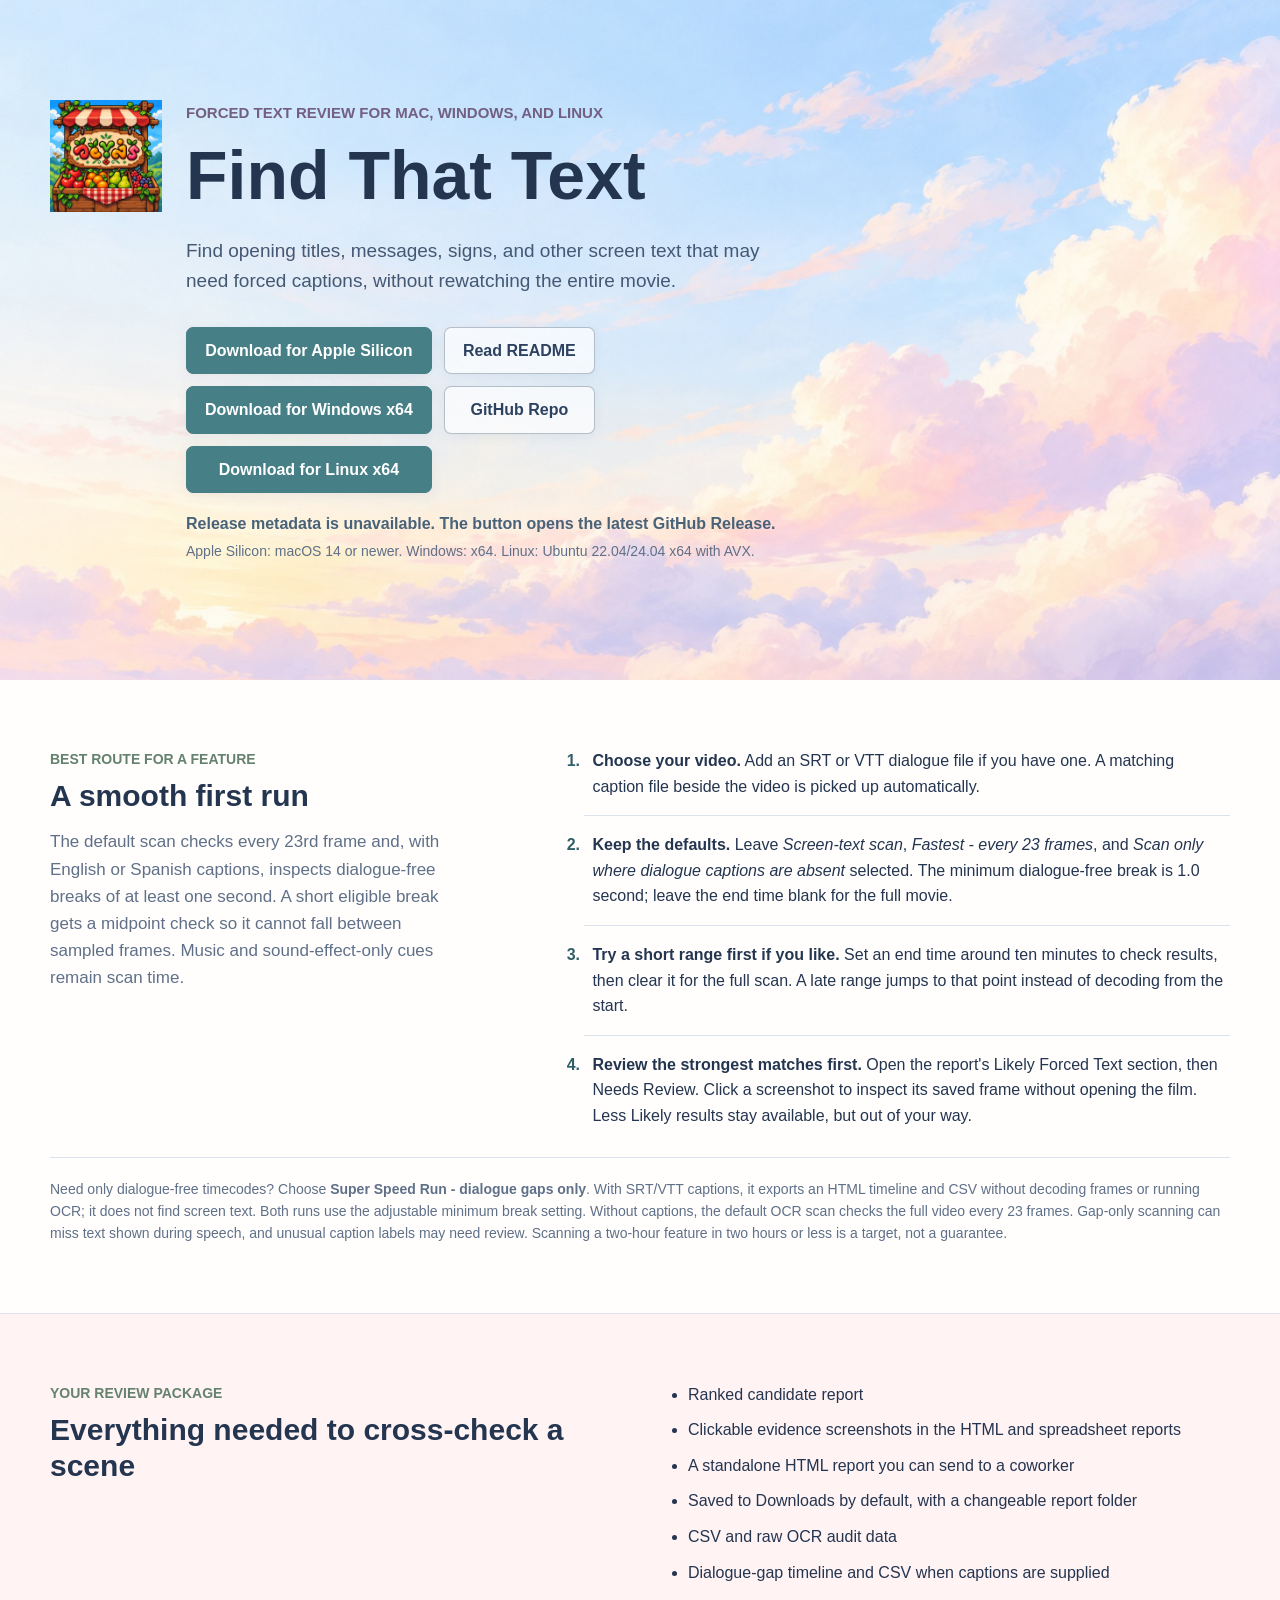
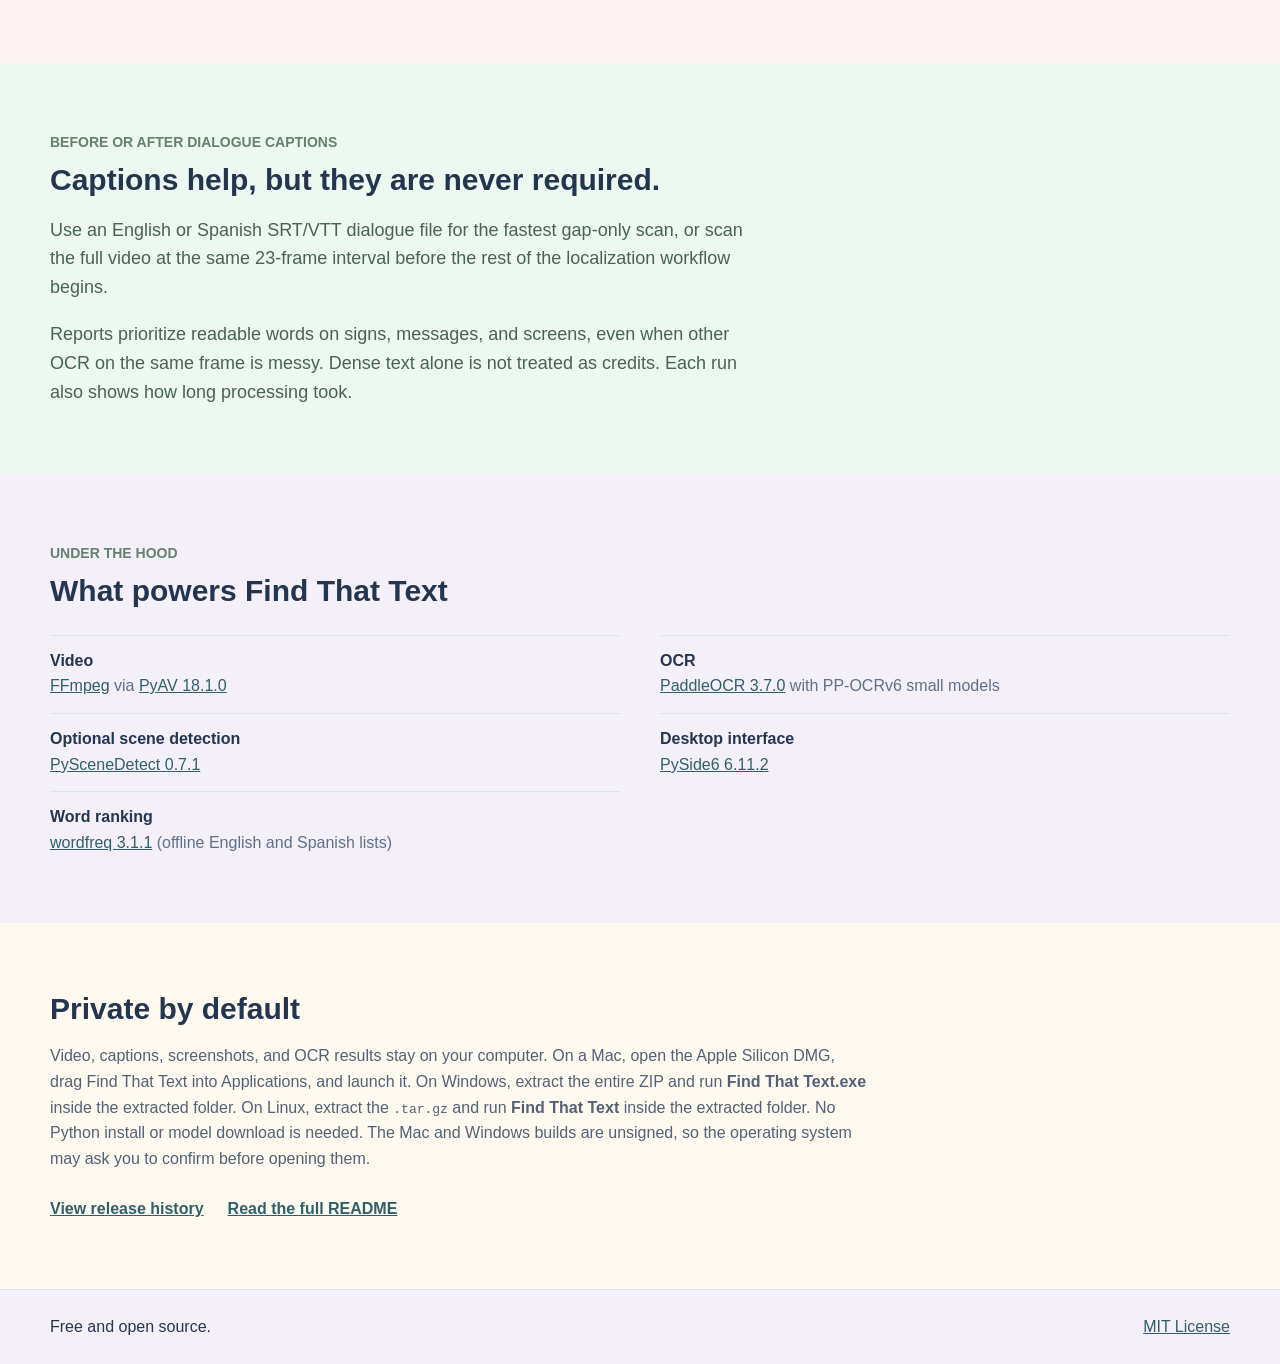
==== commit dde8a147: "Document and publish Linux download support" ====
--- a/site/index.html
+++ b/site/index.html
@@ -15,7 +15,7 @@
       <div class="hero-heading">
         <img class="hero-logo" src="assets/icon-512.png" alt="" width="112" height="112">
         <div>
-          <p class="kicker">Forced text review for Mac and Windows</p>
+          <p class="kicker">Forced text review for Mac, Windows, and Linux</p>
           <h1>Find That Text</h1>
         </div>
       </div>
@@ -25,6 +25,7 @@
           <div class="download-buttons">
             <a id="download" class="button primary" href="https://github.com/MichaelBrandonFalk/Find-That-Text/releases/latest">Download for Apple Silicon</a>
             <a id="download-windows" class="button primary" href="https://github.com/MichaelBrandonFalk/Find-That-Text/releases/latest">Download for Windows x64</a>
+            <a id="download-linux" class="button primary" href="https://github.com/MichaelBrandonFalk/Find-That-Text/releases/latest">Download for Linux x64</a>
           </div>
           <div class="resource-buttons">
             <a id="readme" class="button" href="https://github.com/MichaelBrandonFalk/Find-That-Text#readme">Read README</a>
@@ -32,7 +33,7 @@
           </div>
         </div>
         <p id="download-status" class="status">Latest release lookup will use GitHub Releases when published.</p>
-        <p class="compatibility">Apple Silicon: macOS 14 or newer. Windows: x64.</p>
+        <p class="compatibility">Apple Silicon: macOS 14 or newer. Windows: x64. Linux: Ubuntu 22.04/24.04 x64 with AVX.</p>
       </div>
     </section>
   </header>
@@ -84,7 +85,7 @@
     </section>
     <section class="install">
       <h2>Private by default</h2>
-      <p>Video, captions, screenshots, and OCR results stay on your computer. On a Mac, open the Apple Silicon DMG, drag Find That Text into Applications, and launch it. On Windows, extract the entire ZIP and run <strong>Find That Text.exe</strong> inside the extracted folder. No Python install or model download is needed. These builds are unsigned, so macOS or Windows may ask you to confirm before opening them.</p>
+      <p>Video, captions, screenshots, and OCR results stay on your computer. On a Mac, open the Apple Silicon DMG, drag Find That Text into Applications, and launch it. On Windows, extract the entire ZIP and run <strong>Find That Text.exe</strong> inside the extracted folder. On Linux, extract the <code>.tar.gz</code> and run <strong>Find That Text</strong> inside the extracted folder. No Python install or model download is needed. The Mac and Windows builds are unsigned, so the operating system may ask you to confirm before opening them.</p>
       <div class="text-links">
         <a id="releases" href="https://github.com/MichaelBrandonFalk/Find-That-Text/releases">View release history</a>
         <a id="readme-inline" href="https://github.com/MichaelBrandonFalk/Find-That-Text#readme">Read the full README</a>
